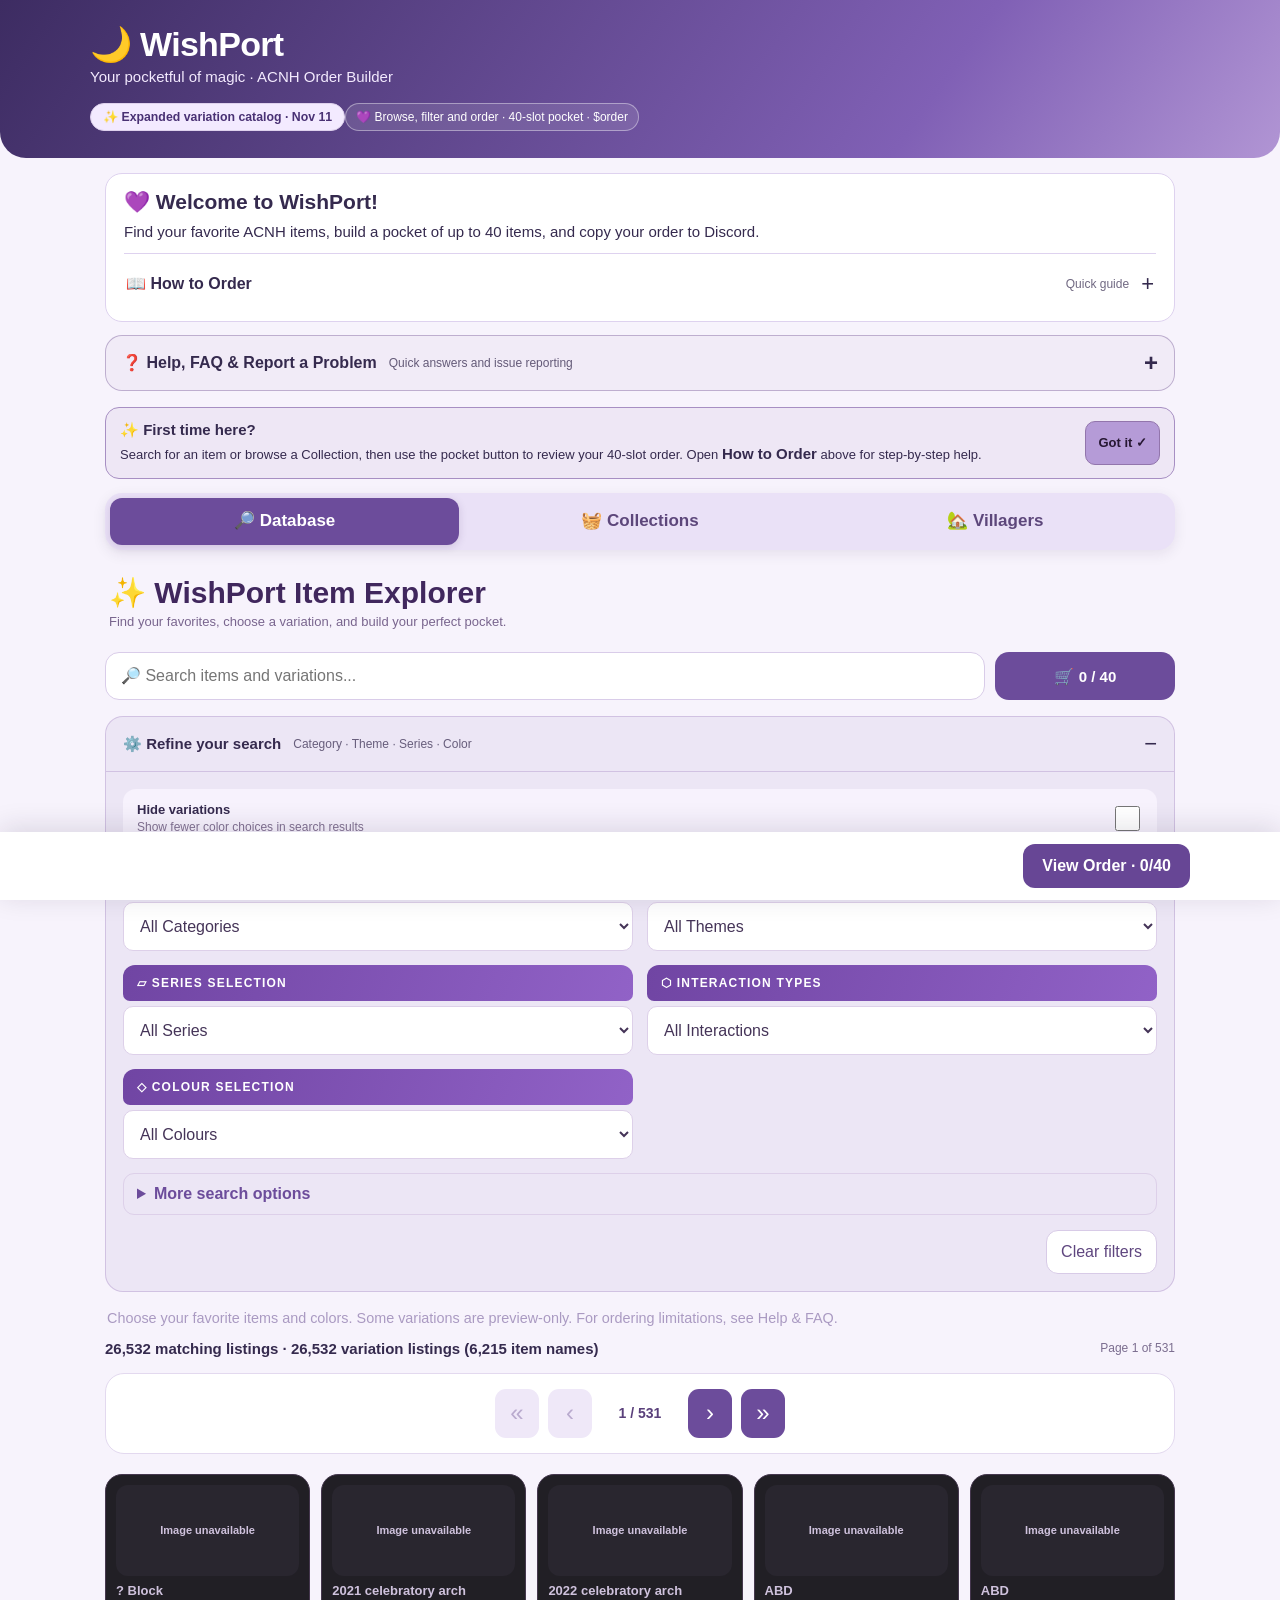
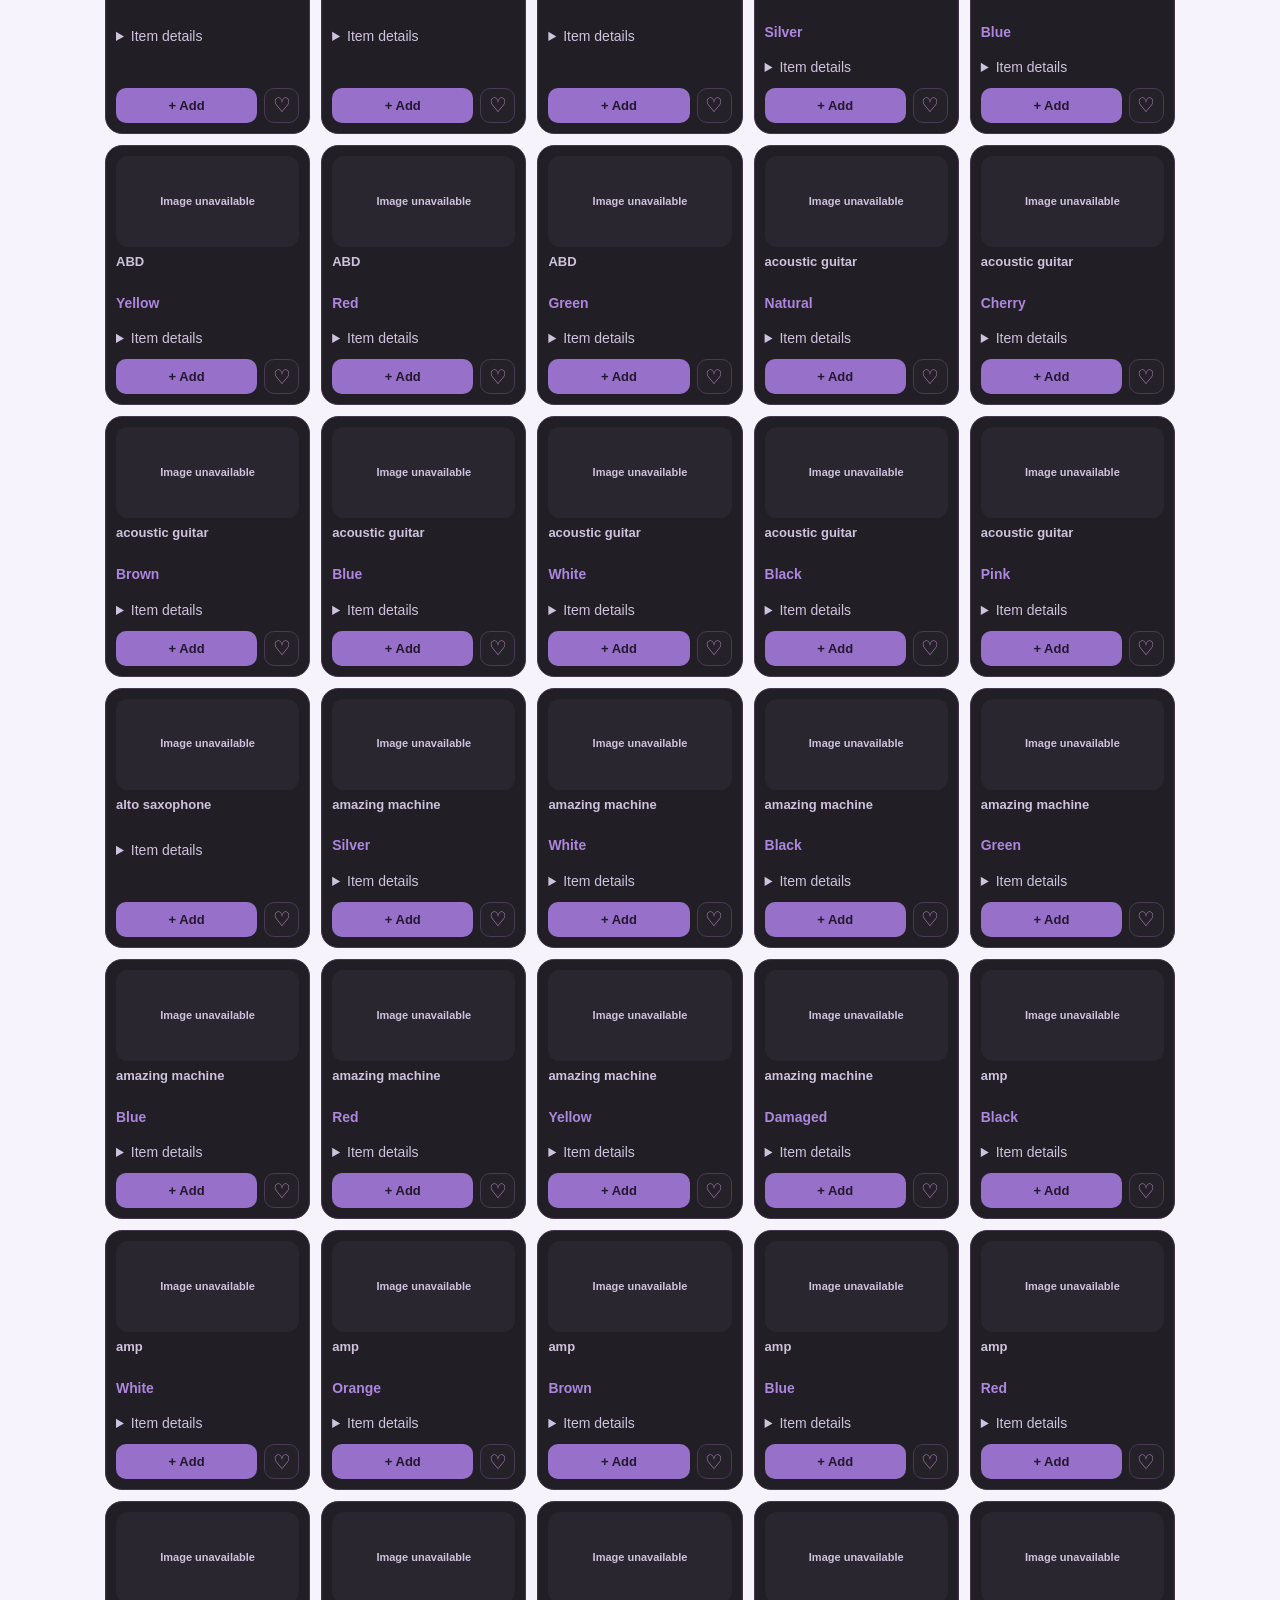
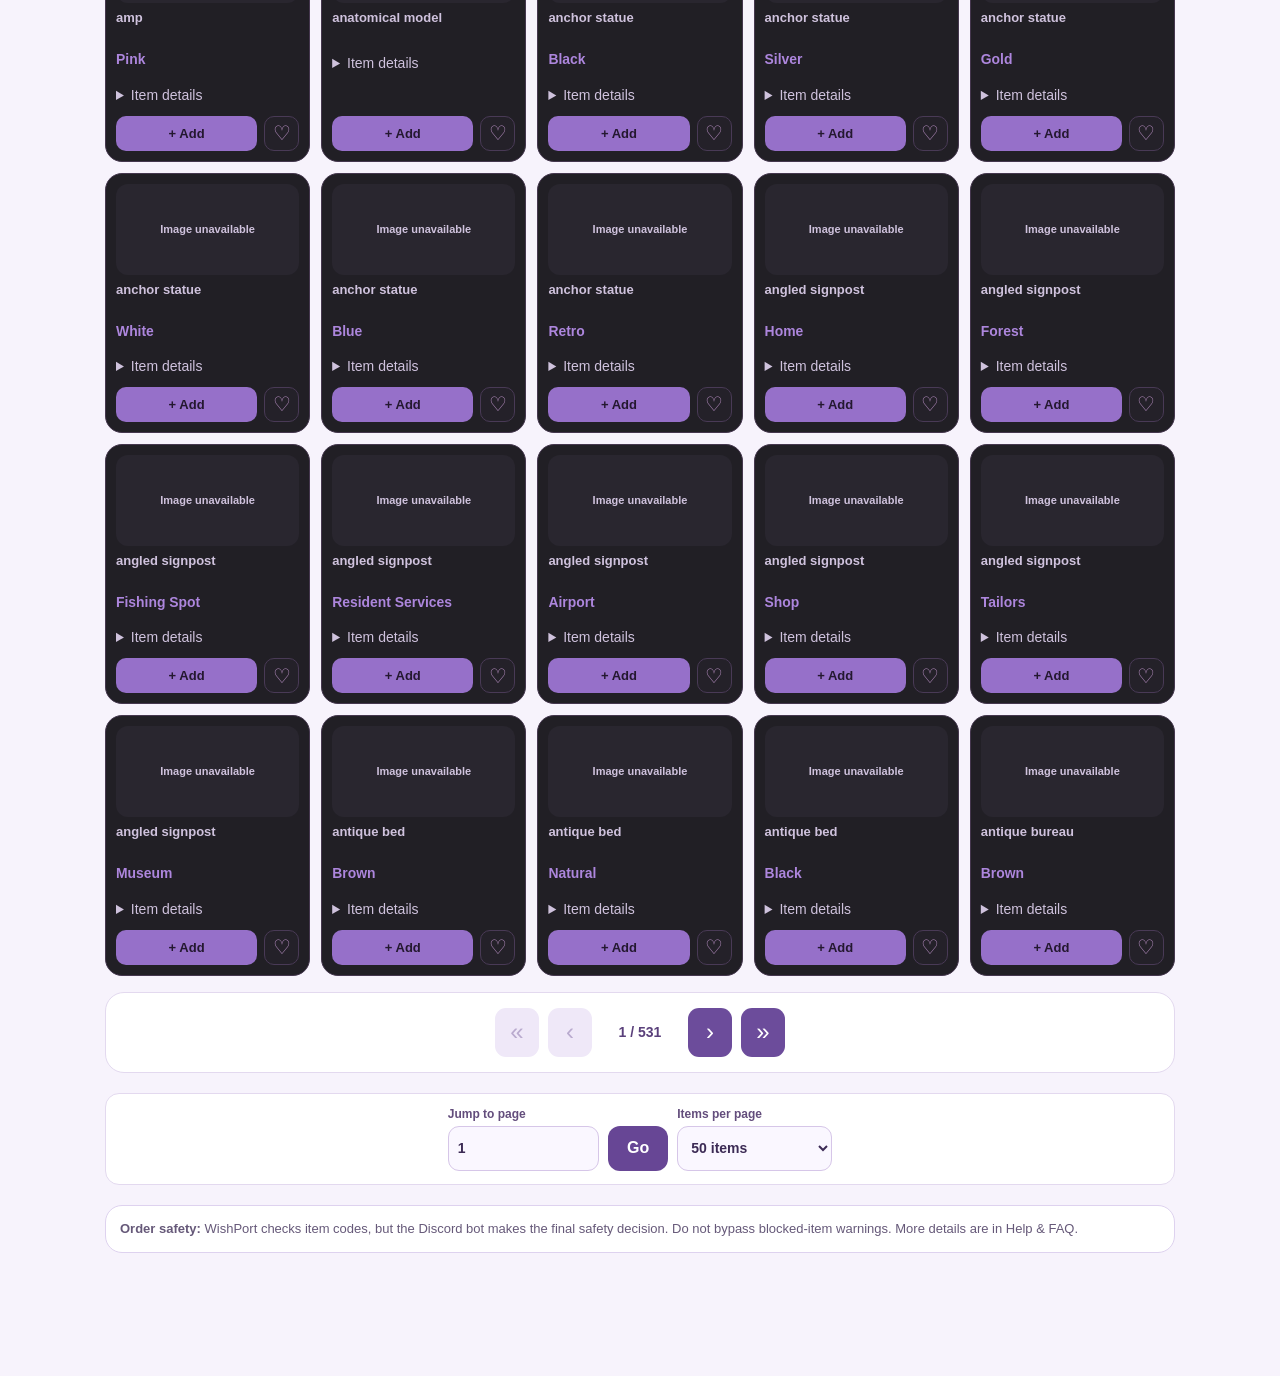
==== index.html @ 7e726bc8 "Add files via upload" ====
<!doctype html><html lang="en"><head><meta charset="utf-8"><meta name="viewport" content="width=device-width,initial-scale=1,viewport-fit=cover"><meta name="theme-color" content="#7552ae"><title>WishPort | Your Pocketful of Magic</title><meta name="description" content="WishPort Animal Crossing New Horizons item order builder. Browse thousands of items, create a 40-slot pocket, and copy your $order command.">
<link rel="stylesheet" href="style.css?v=20261111-help-v1"><link rel="stylesheet" href="order-layout.css?v=20261111-pocket-v1"><style>
/* WishPort stable catalog cards: dark mode matching the restored site; no blending filters. */
#databasePanel .grid .item{background:#211f25!important;border:1px solid #45374e!important;color:#cfc2dd!important;box-shadow:none!important}
#databasePanel .grid .item h3{color:#cfc2dd!important}
#databasePanel .grid .item .meta{color:#a99bb5!important}
#databasePanel .grid .item .art.picture{background:#29262f!important;overflow:hidden}
#databasePanel .grid .item .art.picture img{mix-blend-mode:normal!important;filter:none!important}
#databasePanel .grid .item .fav{background:#242129!important;border-color:#493a56!important;color:#b88fc3!important}
#databasePanel .grid .item .add{background:#9670c9!important;color:#241830!important}
#databasePanel .grid .item .options{background:#302738!important;color:#d3b8f3!important;border-color:#624c78!important}
</style><style>
.itemDetails summary { cursor: pointer; padding: 6px 0; font-size: .875rem; }
.itemDetails .meta { margin: 0 0 8px; overflow-wrap: anywhere; }
#openCart { min-height: 44px; }
.dockInner { flex-wrap: wrap; justify-content: flex-end; gap: 8px; }
#pocketFull:empty { display: none; }
#pocketFull { flex: 1 1 auto; font-weight: 700; }
</style><style>.giftPicker{display:flex;flex-wrap:wrap;align-items:center;gap:8px;margin-top:10px}.giftPicker select{min-height:44px;max-width:100%}</style></head><body><header><div class="inner"><h1>🌙 WishPort</h1><p>Your pocketful of magic · ACNH Order Builder</p><span class="releaseTag">✨ Expanded variation catalog · Nov 11</span><span class="heroTag">💜 Browse, filter and order · 40-slot pocket · $order</span></div></header><main>
<section class="panel wpWelcome" aria-label="Welcome to WishPort">
  <strong>💜 Welcome to WishPort!</strong>
  <p>Find your favorite ACNH items, build a pocket of up to 40 items, and copy your order to Discord.</p>
  <details class="wpHowTo" id="wishportHowTo">
    <summary>📖 How to Order <span class="wpSummaryHint">Quick guide</span></summary>
    <div class="wpHowToBody">
      <ol>
        <li><strong>Find your items.</strong> Search the Database or choose a ready-made Collection. Pick the color or variation you want when available.</li>
        <li><strong>Fill your pocket.</strong> Tap <strong>+ Add item</strong> to add items immediately. You can choose up to <strong>40 item slots</strong>. Materials that support stacks show their stack sizes.</li>
        <li><strong>Optional villager.</strong> Open <strong>Villagers</strong> and choose one if you have an <strong>open plot</strong> on your island.</li>
        <li><strong>Check your order.</strong> Tap <strong>View Order</strong> to check your items, quantities, and optional filler choice.</li>
        <li><strong>Send the command.</strong> Tap <strong>Copy order command</strong>, then paste it into the designated WishPort Discord order channel. Follow the bot's instructions for pickup.</li>
      </ol>
      <p class="wpGuideNote"><strong>Safety reminder:</strong> Some items and DIYs are unavailable. If WishPort or the bot flags an item, do not bypass the warning. See Help &amp; FAQ for details.</p>
    </div>
  </details>
</section>

<details class="wpSupport" id="wishportSupport">
  <summary>❓ Help, FAQ &amp; Report a Problem <span class="wpSupportHint">Quick answers and issue reporting</span></summary>
  <div class="wpSupportBody">
    <h2>💜 WishPort help &amp; FAQ</h2>
    <div class="wpFaqList">
      <details><summary>How many items can I order?</summary><p>Each order holds up to <strong>40 pocket slots</strong>. Materials can come in full stacks when a stack size is shown. One stack takes one pocket slot.</p></details>
      <details><summary>Can I adopt a villager with my items?</summary><p>You can request one villager alongside your items. You must have an <strong>open plot</strong> and the bot must support villager injection. Selecting a villager does not guarantee adoption.</p></details>
      <details><summary>What happens if I don't select all 40 slots?</summary><p>Choose the default bot behavior or select Nook Miles Tickets, Royal Crowns, or 99,000 Bells as filler. Open View Order to choose, then tap Copy order command.</p></details>
      <details><summary>How do I place my order?</summary><p>Choose your items or a Collection, tap <strong>View Order</strong>, then tap <strong>Copy order command</strong>. Paste it into WishPort's designated Discord order channel and follow the bot's response.</p></details>
      <details><summary>What if the bot rejects my order?</summary><p>Remove the item named in the error and try again. Never bypass unsafe-item warnings. You can report the rejected item below so the catalog can be checked.</p></details>
      <details><summary>Are the displayed colors and DIY cards always guaranteed?</summary><p>No. Some variations require additional metadata, and certain DIY cards are unavailable or unverified. An image preview is not proof that a code is safe or that a particular variation will be delivered.</p></details>
      <details><summary>What are the Treasure Island pickup rules?</summary><p>Wait for your private Dodo Code, arrive with empty pockets, collect your requested items only, don't explore, never share your Dodo Code, and leave through the airport. Have an open plot for a villager adoption.</p></details>
      <details><summary>Why are some items preview-only or blocked?</summary><p>Some customization variations require additional code metadata, and special DIY recipe unlocks or non-transferable assets cannot be safely ordered. WishPort screens these items, but bot validation is the final check. Never disable or bypass the bot’s safety protections.</p></details>
      <details><summary>What about exact colors, recipe cards, and image sources?</summary><p>Basic four-character item IDs may not guarantee a chosen color or pattern. Recipe cards can require encoded metadata. Exact customization may require a verified NHI inventory. Catalog pictures use the <a href="https://docs.google.com/spreadsheets/d/13d_LAJPlxMa_DubPTuirkIV4DERBMXbrWQsmSh8ReK4" target="_blank" rel="noopener">ACNH community data spreadsheet</a>; pictures do not prove orderability.</p></details>
      <details><summary>Where are saved orders stored?</summary><p>Saved orders stay in your current browser on the current device. They do not sync between phones or Discord accounts. Clearing browser storage can remove them.</p></details>
    </div>
    <section class="wpReport" aria-labelledby="wpReportHeading">
      <h3 id="wpReportHeading">🛠️ Report a problem</h3>
      <p>Found a wrong picture, missing item, collection issue, or rejected code? Fill this in and copy your report. <strong>It won't be sent automatically.</strong> Paste it into the appropriate WishPort Discord support conversation or send it to a moderator.</p>
      <form id="wpReportForm">
        <label>What's wrong?
          <select id="wpIssueType" required><option value="">Choose an issue…</option><option>Incorrect or missing item picture</option><option>Missing or incorrectly named item</option><option>Wrong collection contents or preview</option><option>Order code rejected by bot</option><option>Wrong item variation or stack size</option><option>Website bug or broken button</option><option>Other problem</option></select>
        </label>
        <label>Item or collection name (if relevant)
          <input id="wpIssueItem" type="text" maxlength="130" placeholder="e.g. artful bed (black)" autocomplete="off">
        </label>
        <label>Item code (optional)
          <input id="wpIssueCode" type="text" maxlength="32" placeholder="e.g. 35DB" autocapitalize="characters" spellcheck="false">
        </label>
        <label>What happened? <span aria-hidden="true">*</span>
          <textarea id="wpIssueDetails" required rows="3" maxlength="1500" placeholder="Tell us what you expected and what actually happened. Don't include your Dodo Code or personal information."></textarea>
        </label>
        <div class="wpReportButtons"><button type="submit" class="cta" id="wpCopyReport">📋 Copy report for Discord</button><button type="button" class="secondary" id="wpDownloadReport">Download text</button></div>
        <p id="wpReportStatus" role="status" aria-live="polite"></p>
      </form>
    </section>
  </div>
</details>
<section id="wpFirstTip" class="wpFirstTip" hidden aria-label="New visitor tip">
  <div><strong>✨ First time here?</strong><p>Search for an item or browse a Collection, then use the pocket button to review your 40-slot order. Open <strong>How to Order</strong> above for step-by-step help.</p></div>
  <button type="button" id="wpDismissTip" aria-label="Dismiss first-time tip">Got it ✓</button>
</section>

<nav class="browseTabs" aria-label="WishPort browsing modes">
<button class="browseTab active" data-tab="database" aria-selected="true">🔎 Database</button>
<button class="browseTab" data-tab="collections" aria-selected="false">🧺 Collections</button>
<button class="browseTab" data-tab="villagers" aria-selected="false">🏡 Villagers</button>
</nav>
<section id="databasePanel" class="browsePanel">
  <div class="explorerIntro"><strong>✨ WishPort Item Explorer</strong><span>Find your favorites, choose a variation, and build your perfect pocket.</span></div>
  <div class="explorerToolbar">
    <input class="search" id="search" type="search" placeholder="🔎 Search items and variations..." aria-label="Search orderable items">
    <button type="button" class="explorerCartButton" id="explorerCart" aria-label="Open shopping cart">🛒 <span id="explorerCartCount">0 / 40</span></button>
  </div>
  <div class="pills" id="pills" hidden aria-hidden="true"></div>
  <details class="wpFilterDisclosure" id="wishportFilters" open>
    <summary><span>⚙️ Refine your search</span><span class="wpFilterHint">Category · Theme · Series · Color <span aria-hidden="true">▾</span></span></summary>
  <div class="explorerFilterPanel">
    <label class="toggle variationsToggle"><span><strong>Hide variations</strong><small>Show fewer color choices in search results</small></span><input type="checkbox" id="hideVariants"></label>
    <div class="explorerFilterGrid">
      <label class="explorerFilterField"><span>▦ CATEGORY SELECTION</span><select id="category" aria-label="Category"><option value="">All Categories</option></select></label>
      <label class="explorerFilterField"><span>⌂ THEME SELECTION</span><select id="themeSelect" aria-label="Theme"><option value="">All Themes</option></select></label>
      <label class="explorerFilterField"><span>▱ SERIES SELECTION</span><select id="seriesSelect" aria-label="Series"><option value="">All Series</option></select></label>
      <label class="explorerFilterField"><span>⬡ INTERACTION TYPES</span><select id="interactionSelect" aria-label="Interaction or item type"><option value="">All Interactions</option></select></label>
      <label class="explorerFilterField"><span>◇ COLOUR SELECTION</span><select id="colorSelect" aria-label="Color"><option value="">All Colours</option></select></label>
    </div>
    <details class="explorerExtra"><summary>More search options</summary><div class="filters"><label>Game version<select id="version" aria-label="Game version"><option value="">All game versions</option><option value="3.0.0">3.0 items</option><option value="2.0.0">2.0 items</option><option value="1.0.0">Original items</option></select></label><label>Sort results<select id="sort" aria-label="Sort"><option value="default">Default order</option><option value="az">Name A–Z</option><option value="za">Name Z–A</option></select></label></div></details>
    <div class="filterSettings"><label class="toggle hiddenCompat"><input type="checkbox" id="showVariants" checked>Show variants</label><button type="button" id="resetFilters" class="secondary">Clear filters</button></div>
  </div>
</details>
  <p class="expandedInfo">Choose your favorite items and colors. Some variations are preview-only. For ordering limitations, see Help &amp; FAQ.</p><div class="subhead"><strong id="summary">Loading catalog…</strong><span id="currentPage"></span></div>
  <div class="pages topPages" id="pagesTop" aria-label="Catalog pagination above items"></div>
  <div id="grid" class="grid"></div>
  <div class="pages bottomPages" id="pages" aria-label="Catalog pagination below items"></div>
  <div class="browseJump"><label>Jump to page <input type="number" inputmode="numeric" id="jumpPage" value="1" min="1" /></label><button id="goPage" class="cta" type="button">Go</button><label>Items per page <select id="pageSize"><option value="25">25 items</option><option value="50" selected>50 items</option><option value="100">100 items</option></select></label></div>
  <section class="panel status" style="margin-top:15px"><strong>Order safety:</strong> WishPort checks item codes, but the Discord bot makes the final safety decision. Do not bypass blocked-item warnings. More details are in Help &amp; FAQ.</section>
</section>
<section id="collectionsPanel" class="browsePanel" hidden>
<div class="sectionIntro"><h2>✨ Ready-made collections</h2><p>Explore exactly 12 handpicked Animal Crossing rooms using original ACNH screenshots and the specified 40 item codes.</p></div>
<input class="search" type="search" id="collectionSearch" placeholder="🔎 Search collections…" aria-label="Search collections">
<div class="collectionGrid" id="collectionsGrid"></div>
</section>
<section id="categoriesPanel" class="browsePanel" hidden>
<div class="sectionIntro"><h2>🗂️ Shop by category</h2><p>Pick a section to explore all its items, colors, and variations.</p></div>
<div class="materialsFeature"><div><strong>🪵 Materials</strong><p>Wood, iron, clay, stone, star fragments, seasonal materials and more. Choose full stacks where available.</p></div><button class="cta" id="shopMaterials" type="button">Shop Materials</button></div>
<div class="categoryGrid" id="categoryGrid"></div>
</section>
<section id="villagersPanel" class="browsePanel" hidden>
<div class="sectionIntro"><h2>🏡 Find your dream villager</h2><p>Choose a villager to include with your WishPort order. Visitors must have an open plot to invite the villager. The bot must have villager injection enabled.</p></div>
<input class="search" id="villagerSearch" type="search" placeholder="🔎 Search villagers (Raymond, Judy, Sasha…)" aria-label="Search villagers">
<div class="filters"><select id="villagerSpecies" aria-label="Villager species"><option value="">All species</option></select><select id="villagerPersonality" aria-label="Villager personality"><option value="">All personalities</option></select></div>
<div id="selectedVillager" class="selectedVillager" hidden></div>
<div class="subhead"><strong id="villagerSummary">Loading villagers…</strong><span id="villagerPage"></span></div>
<div id="villagerGrid" class="villagerGrid"></div><div id="villagerPages" class="pages"></div>
<p class="hint">Villagers are matched to internal character codes from the ACNH spreadsheet. When selected, their code is appended to the <code>$order</code> command. WishPort injects a villager into its first save slot, potentially overwriting the resident already there. Confirm your bot supports the selected villager before processing.</p>
</section></main><section id="cartModal" class="cartPage" hidden aria-label="WishPort order cart"><div class="cartPageInner"><div class="cartPageHead"><button class="secondary" id="backShopping" type="button">← Back to items</button><h2>POCKET<br>INVENTORY</h2></div>
<div class="cartOverview"><strong id="cartCount">Items 0/40</strong><strong id="villagerCount">Villager requested 0/1</strong></div><div class="cartLinkRow"><button class="cta" type="button" id="addMoreCart">+ Add more items</button><button class="secondary" type="button" id="addVillagerCart">+ Add a villager</button></div>
<div class="cartProgress"><div id="cartProgressBar"></div></div><h3 class="cartSectionTitle">REQUESTED ITEMS</h3><div id="cartList" class="requestedCards"></div><div id="slots" class="slots" hidden style="display:none !important" aria-hidden="true"></div><h3 class="cartSectionTitle">REQUESTED VILLAGER</h3><div id="cartVillager" class="cartVillager"></div>
<div id="remainingOptions" class="fillOptions" role="group" aria-label="Unused pocket slots">
<h3 id="remainingHeading">Unused pocket slots</h3>
<label><input type="radio" name="fill" value="default" checked><span><strong>Default bot behavior</strong><small>Leave extra slots unchanged; SysBot determines how to fill the order.</small></span></label>
<label><input type="radio" name="fill" value="nmt"><span><strong>Fill remaining slots with Nook Miles Tickets</strong><small>Uses item code 16DB</small></span></label>
<label><input type="radio" name="fill" value="crowns"><span><strong>Fill remaining slots with Royal Crowns</strong><small>Uses item code 14BB</small></span></label>
<label><input type="radio" name="fill" value="bells"><span><strong>Fill remaining slots with 99,000 Bells</strong><small>Uses item code 08A4</small></span></label>
<p class="hint" id="fillPreview" aria-live="polite"></p></div><h3 class="cartSectionTitle">MY ORDER COMMAND</h3><div class="actions"><button class="secondary dangerOutline" id="clear" type="button">Clear entire order</button><button class="cta" id="copy" type="button">Copy order command</button></div><textarea readonly class="code" id="command" aria-label="Generated order command"></textarea><p class="msg" id="copyMsg"></p><p class="hint">Paste your copied command into WishPort's Discord order channel. Keep your bot's inventory safety checks enabled.</p><div class="wpOrderSecondary"><section class="orderToolbox" aria-label="Save and manage your order">
<h3>💾 Save your order</h3><p class="hint">Keep a named copy on this device, even after clearing your current cart. Saved orders stay in this browser only.</p>
<div class="saveOrderRow"><input id="saveOrderName" type="text" maxlength="55" placeholder="e.g. My cottagecore order" aria-label="Order name"><button class="secondary" id="saveNamedOrder" type="button">Save order</button></div>
<div class="saveOrderRow"><select id="savedOrderList" aria-label="Saved orders"><option value="">Choose a saved order…</option></select><button class="secondary" id="restoreSavedOrder" type="button">Load</button><button class="secondary" id="deleteSavedOrder" type="button">Delete</button></div>
<p class="hint" id="saveOrderNotice" role="status"></p></section>
<details class="pickupSteps"><summary>✈️ What happens after I order?</summary><ol><li>Check your items and tap <strong>Copy order command</strong>.</li><li>Paste it into the correct WishPort Discord order channel.</li><li>Wait for the bot to accept your order and send your private Dodo Code when it is your turn. A received command is not a confirmed booking or delivery.</li><li>Arrive with empty pockets and enough inventory space for your items. Have an open housing plot if adopting a villager.</li><li>Collect only your order, follow the island rules, and leave through the airport. Never share the Dodo Code.</li></ol><p>Bot replies and timing vary. If WishPort rejects a code as unsafe, do not bypass its safety checks.</p></details>
<button type="button" id="wpCartHelp" class="wpCartHelp secondary">❓ Need help or want to report an issue?</button></div></div></section>
<section id="reviewModal" class="reviewOverlay" hidden role="dialog" aria-modal="true" aria-labelledby="reviewTitle"><div class="reviewCard"><h2 id="reviewTitle">💜 Review your WishPort order</h2><p class="hint">Double-check everything before copying. This does not submit an order to Discord.</p><div id="reviewStats" class="reviewStats"></div><div id="reviewItems" class="reviewItemList"></div><div id="reviewWarnings" class="reviewWarnings" role="status"></div><p class="hint">Item-code structure is checked locally, but bot compatibility, pickup safety, and exact variations are not guaranteed. Keep SysBot's inventory validation enabled.</p><div class="reviewActions"><button class="secondary" id="backToOrder" type="button">← Edit order</button><button class="cta" id="confirmCopy" type="button">Copy $order command</button></div><p class="msg" id="reviewCopyMsg" role="status"></p></div></section><div class="dock"><div class="dockInner"><span id="qty" hidden>0</span><span id="pocketFull" role="status"></span><button class="cta" id="openCart">View Order · 0/40</button></div></div><div id="modal" class="shade" role="dialog" aria-modal="true" aria-label="Choose item variation"><div class="sheet"><div class="sheetHead"><h2 id="modalTitle">Select item</h2><button class="x" data-close="modal" aria-label="Close">×</button></div><div id="variantContent"></div></div></div><div id="collectionModal" class="shade" role="dialog" aria-modal="true" aria-label="Collection preview"><div class="sheet"><div class="sheetHead"><h2 id="collectionTitle">Collection</h2><button class="x" data-close="collectionModal" aria-label="Close">×</button></div><p id="collectionDescription" class="hint"></p><div class="collectionPreview" id="collectionPreview"></div><button class="cta" style="width:100%;margin-top:12px" id="addCollection">Add collection to pocket</button><p class="hint">Each preset uses real names from the catalog. The generator uses item hex codes. Exact colors may require an NHI inventory.</p></div></div>
<button type="button" id="wpBackTop" class="wpBackTop" hidden aria-label="Back to top" title="Back to top">↑ <span>Top</span></button>
<script src="wishport-help.js?v=20261111-help-v1"></script>
<script src="catalog-data.js?v=20261111-explorer-v4"></script>
<script src="catalog-nature-restored.js?v=20261113-other-images-4"></script>
<script src="villagers-data.js?v=20261111-explorer-v4"></script>
<script src="catalog-expansion.js?v=20261111-variations-v1"></script>
<script src="collection-presets.js?v=20261111-realroom-v1"></script>
<script src="catalog-reference.js?v=20261113"></script>
<script src="app-wishport-20261113.js?v=20261113-gift-wrap"></script>
</body></html>
---- style.css ----
:root{font-family:-apple-system,BlinkMacSystemFont,"Segoe UI",sans-serif;color:#352a4e;background:#f7f3fc;--purple:#6c4c9b;--line:#e5dcf1}*{box-sizing:border-box}body{margin:0;padding-bottom:95px}button,input,select{font:inherit}button{cursor:pointer}button:disabled{opacity:.4;cursor:not-allowed}header{padding:24px 18px 19px;color:white;background:linear-gradient(125deg,#3d2c62,#8060b5 72%,#b195d4);border-radius:0 0 26px 26px}header .inner{max-width:1100px;margin:auto}header h1{font-size:34px;letter-spacing:-.7px;margin:0}header p{margin:4px 0 10px;color:#f3eafe;font-size:15px}.heroTag{display:inline-block;border:1px solid #ffffff65;background:#ffffff1c;border-radius:100px;padding:6px 10px;font-size:12px}main{max-width:1100px;margin:auto;padding:15px}.panel{background:white;border-radius:17px;border:1px solid var(--line);padding:14px;margin-bottom:13px}.status{font-size:13px;color:#665979;line-height:1.45}.search{width:100%;border:1px solid #d9cce9;border-radius:14px;background:#fff;padding:14px 15px;font-size:16px;outline-color:#9c7bc6}.filters{display:flex;gap:9px;margin:12px 0;flex-wrap:wrap}.filters select{flex:1;min-width:130px;background:#fff;border:1px solid #dacfe7;border-radius:12px;padding:12px;max-width:100%}.pills{display:flex;gap:8px;overflow-x:auto;padding:3px 0 12px;scrollbar-width:thin}.pill{white-space:nowrap;border:1px solid #d9cde9;background:white;border-radius:25px;padding:9px 13px;font-size:13px}.pill.active{background:#6d4c9b;color:white;border-color:#6d4c9b}.subhead{display:flex;align-items:center;justify-content:space-between;gap:10px;margin:9px 0 13px}.subhead strong{font-size:15px}.subhead span{font-size:12px;color:#7b6d8f}.grid{display:grid;grid-template-columns:repeat(2,minmax(0,1fr));gap:11px}@media(min-width:670px){.grid{grid-template-columns:repeat(4,minmax(0,1fr))}}@media(min-width:1040px){.grid{grid-template-columns:repeat(5,minmax(0,1fr))}}.item{background:#fff;border:1px solid var(--line);border-radius:17px;padding:10px;min-height:203px;display:flex;flex-direction:column;gap:7px;position:relative}.art{height:91px;border-radius:12px;display:flex;align-items:center;justify-content:center;font-size:48px;background:linear-gradient(135deg,#f0e7fa,#fbf8ff)}.item h3{font-size:13px;line-height:1.25;margin:0;min-height:32px;overflow-wrap:anywhere}.item .meta{font-size:11px;color:#75658b;line-height:1.3}.item .version{color:#7452a2}.item .bottom{display:flex;gap:6px;margin-top:auto}.add{background:var(--purple);border:0;color:white;padding:10px 8px;border-radius:10px;font-size:13px;font-weight:600;flex:1}.fav{border:1px solid #e1d6ef;background:#fff;border-radius:10px;width:35px;font-size:20px;color:#9b5d95}.fav.on{background:#fbe6f5;color:#ba4479}.pages{display:flex;justify-content:center;align-items:center;gap:12px;margin:18px 0}.secondary{border:1px solid #d8cbe7;background:#fff;color:#5f467f;border-radius:12px;padding:12px 14px}.dock{position:fixed;bottom:0;left:0;width:100%;z-index:4;background:#fff;box-shadow:0 -4px 28px #21133122;padding:12px max(12px,env(safe-area-inset-right)) calc(12px + env(safe-area-inset-bottom))}.dockInner{max-width:1100px;margin:auto;display:flex;align-items:center;justify-content:space-between;gap:10px}.dockInfo{font-size:12px;color:#7f7290}.dockInfo strong{font-size:17px;color:#352a4e}.cta{background:#674695;color:white;border:0;border-radius:12px;padding:12px 19px;font-weight:700}.shade{position:fixed;inset:0;z-index:5;background:#1b133899;display:none;align-items:flex-end;justify-content:center}.shade.show{display:flex}.sheet{background:white;border-radius:23px 23px 0 0;width:min(100%,690px);max-height:90dvh;overflow:auto;padding:19px 17px max(25px,env(safe-area-inset-bottom));box-shadow:0 6px 60px #21133144}@media(min-width:700px){.shade{align-items:center}.sheet{border-radius:22px;max-height:88dvh}}.sheetHead{display:flex;align-items:center;justify-content:space-between;gap:12px}.sheet h2{font-size:22px;margin:0 0 11px}.x{background:#f0e9f8;border:0;border-radius:11px;font-size:22px;padding:5px 13px}.field{display:block;margin:12px 0;font-size:13px;font-weight:600}.field select,.field input{display:block;margin-top:6px;padding:12px;border:1px solid #d8cce6;border-radius:12px;width:100%;font-size:16px;background:white}.hint{color:#766887;font-size:12px;line-height:1.5}.slots{display:grid;grid-template-columns:repeat(8,1fr);gap:5px;margin:15px 0}.slot{height:30px;border-radius:7px;background:#f0eaf6;color:#b5a4cd;font-size:11px;display:grid;place-items:center}.slot.filled{background:#d8c4f0;color:#604781}.line{display:flex;align-items:center;gap:8px;border-bottom:1px solid #eee7f5;padding:9px 0;font-size:13px}.line .nm{flex:1;min-width:0}.line small{display:block;color:#7e708b}.remove{background:#f8ebf0;color:#a64468;border:0;border-radius:9px;padding:8px 10px}.actions{display:flex;gap:8px;flex-wrap:wrap;margin:12px 0}.code{width:100%;min-height:100px;border:1px solid #d2c3e5;border-radius:12px;padding:12px;font-size:13px;color:#47355f;resize:vertical}.msg{color:#77549b;font-size:12px;min-height:16px}.empty{padding:40px 12px;text-align:center;color:#7a6d8b}

/* Responsive large tap targets */
@media(max-width:420px){.item{min-height:196px}.dock .cta{font-size:13px;padding:13px 12px}.heroTag{line-height:1.5}}


/* Easy-to-tap mobile browse modes */
.browseTabs{display:grid;grid-template-columns:repeat(4,minmax(0,1fr));gap:5px;margin:8px 0 18px;padding:5px;background:#eae1f7;border-radius:17px;position:sticky;top:0;z-index:3;box-shadow:0 4px 14px #2d174516}
.browseTab{border:0;background:transparent;border-radius:12px;padding:14px 5px;font-size:clamp(11px,2.9vw,15px);font-weight:750;color:#5d477b;min-height:51px}
.browseTab.active{background:#6c4c9b;color:#fff;box-shadow:0 2px 8px #35135226}
.browsePanel[hidden]{display:none!important}.sectionIntro{padding:3px 3px 13px}.sectionIntro h2{font-size:23px;margin:5px 0;color:#46335e}.sectionIntro p{font-size:14px;color:#79698e;line-height:1.5;margin:6px 0 12px}
.collectionGrid{display:grid;grid-template-columns:repeat(1,minmax(0,1fr));gap:15px;margin:16px 0 22px}@media(min-width:620px){.collectionGrid{grid-template-columns:repeat(2,minmax(0,1fr))}}@media(min-width:1000px){.collectionGrid{grid-template-columns:repeat(3,minmax(0,1fr))}}
.collectionCard{background:#fff;border:1px solid #e2d8f0;border-radius:21px;overflow:hidden;box-shadow:0 5px 14px #4024550b}
.collectionArt{height:165px;display:flex;align-items:center;justify-content:center;gap:10px;font-size:53px;text-shadow:0 3px 12px #fff9;position:relative}
.collectionArt:after{content:"WISHPORT COLLECTION";position:absolute;left:12px;bottom:10px;color:#553b77;background:#ffffffc9;border-radius:22px;font-size:10px;font-weight:900;padding:6px 10px;letter-spacing:1px;text-shadow:none}
.collectionBody{padding:15px}.collectionBody h3{font-size:20px;letter-spacing:-.4px;margin:0 0 6px}.collectionBody p{font-size:13px;line-height:1.45;color:#736783;margin:0 0 15px;min-height:37px}.collectionFooter{display:flex;gap:9px;align-items:center;justify-content:space-between}.countTag{font-size:12px;white-space:nowrap;background:#f3ebff;color:#62448b;border-radius:11px;padding:10px;font-weight:800}.collectionBtn{border:0;color:#fff;background:#6c4c9b;border-radius:11px;min-height:41px;padding:10px 12px;font-size:13px;font-weight:800;flex:1}
.categoryGrid{display:grid;grid-template-columns:repeat(2,minmax(0,1fr));gap:11px;margin:9px 0 22px}@media(min-width:640px){.categoryGrid{grid-template-columns:repeat(3,minmax(0,1fr))}}@media(min-width:980px){.categoryGrid{grid-template-columns:repeat(4,minmax(0,1fr))}}
.categoryTile{background:#fff;border:1px solid #e2d8f0;border-radius:16px;min-height:122px;padding:14px 9px;display:flex;align-items:center;justify-content:center;flex-direction:column;gap:6px;color:#48325f;text-align:center}.categoryTile:active,.collectionBtn:active{transform:scale(.98)}.categoryEmoji{font-size:36px}.categoryLabel{font-weight:800;font-size:13px;overflow-wrap:anywhere}.categoryCount{font-size:12px;color:#887a97}.collectionPreview{display:grid;grid-template-columns:repeat(2,minmax(0,1fr));gap:6px;margin:14px 0}.collectionPreview div{font-size:12px;background:#f6f0fc;padding:10px;border-radius:9px;overflow-wrap:anywhere}.collectionPreview span{color:#8c77a4;margin-right:4px}

/* Accurate, honest catalog cards: never imply generic icons are actual ACNH screenshots. */
.art.noPhoto{background:repeating-linear-gradient(135deg,#f7f4fb 0,#f7f4fb 14px,#f1eafa 14px,#f1eafa 28px);border:1px dashed #d4c8e5;color:#78658f;display:flex;flex-direction:column;gap:3px;text-align:center;padding:6px}
.noPhotoMark{font-size:23px;line-height:1;color:#a993c6}
.noPhotoLabel{font-size:11px;font-weight:650;line-height:1.2}
.collectionArt{padding:20px;text-align:center;text-shadow:none}
.collectionLabel{font-size:clamp(22px,5vw,28px);font-weight:900;line-height:1.1;color:#48315f;max-width:280px;text-shadow:0 1px 1px #ffffffaa}
.categorySymbol{font-size:20px;display:grid;place-items:center;width:45px;height:45px;background:#eee6f8;border:1px solid #dfd2ef;border-radius:14px;color:#6c4c9b;font-weight:800}

.art.picture{overflow:hidden;background:#f6f2fa;display:flex;align-items:center;justify-content:center}.art.picture img{max-width:100%;max-height:100%;width:auto;height:auto;object-fit:contain;image-rendering:auto}.selectionPicture{height:170px;background:#f8f4fc;border-radius:14px;display:flex;align-items:center;justify-content:center;margin-bottom:12px}.selectionPicture img{max-width:100%;max-height:160px;object-fit:contain}

/* Villager browser and selection */
.browseTabs .browseTab{padding:13px 2px;font-size:clamp(10px,2.65vw,14px);line-height:1.25}
.villagerGrid{display:grid;grid-template-columns:repeat(2,minmax(0,1fr));gap:11px;margin:12px 0}
@media(min-width:680px){.villagerGrid{grid-template-columns:repeat(4,minmax(0,1fr))}}
@media(min-width:1000px){.villagerGrid{grid-template-columns:repeat(6,minmax(0,1fr))}}
.villagerCard{border:1px solid #e5dcf1;background:#fff;border-radius:16px;padding:11px;min-width:0;display:flex;flex-direction:column;align-items:center;gap:7px}
.villagerPortrait{background:#f3ecfb;border-radius:14px;width:100%;height:110px;display:grid;place-items:center;overflow:hidden}
.villagerPortrait img{width:100%;height:100%;object-fit:contain}
.villagerDetails{text-align:center;flex:1}.villagerDetails h3{font-size:15px;margin:1px 0 5px}.villagerDetails p{font-size:11px;color:#776a85;margin:4px 0;line-height:1.4}
.villagerPick{width:100%;border:0;border-radius:10px;background:#6c4c9b;color:#fff;min-height:38px;font-weight:700;font-size:12px}
.villagerPick.active{background:#d9caec;color:#553677}
.selectedVillager{background:#eee6f8;border:1px solid #c8b2e4;border-radius:13px;padding:10px;display:flex;gap:10px;align-items:center;justify-content:space-between;font-size:13px;margin:12px 0}
.selectedVillager[hidden]{display:none}.selectedVillager span{overflow-wrap:anywhere}
.cartVillager{background:#f6f0fc;border-radius:11px;padding:10px;margin:7px 0}.villagerCartRow{display:flex;flex-wrap:wrap;align-items:center;gap:8px;font-size:13px}.villagerCartRow span{font-size:11px;color:#6c548b}

.fillOptions{margin:20px 0;padding:18px;border:1px solid #d9cbea;border-radius:18px;background:#f9f5ff}.fillOptions h3{margin:0 0 12px;font-size:1.08rem}.fillOptions label{display:flex;gap:12px;align-items:flex-start;border:1px solid #e2d7ef;background:white;border-radius:14px;padding:14px;margin:9px 0;cursor:pointer}.fillOptions input{width:22px;height:22px;accent-color:#7150a4;flex-shrink:0;margin-top:2px}.fillOptions span{display:block}.fillOptions small{display:block;color:#716384;margin-top:5px;line-height:1.4}.fillOptions strong{line-height:1.3}

.releaseTag{display:inline-block;background:#f3eaff;color:#493174;border:1px solid #ded1ed;padding:6px 12px;border-radius:14px;font-size:.77rem;font-weight:750;margin:8px 0}
.item .bottom{display:flex;flex-wrap:wrap;gap:7px}.item .bottom .add{flex:1 1 110px}.item .bottom .options{background:#f3ebff;color:#5f428a;border:1px solid #cbb7e4;border-radius:12px;padding:10px 9px;font-size:.84rem;font-weight:650;cursor:pointer}.item .bottom .fav{flex:0 0 auto}.item .bottom .justAdded{background:#3c8468!important;color:#fff!important}

/* WishPort: touch-friendly full-stack picker */
.stackPicker{margin:8px 0 12px;padding:10px;border:1px solid #dfd2ef;border-radius:12px;background:#f9f5ff}
.stackHint{display:block;color:#62488a;font-size:12px;font-weight:700;margin-bottom:8px}
.stackStepper{display:flex;align-items:center;gap:9px;flex-wrap:wrap}
.stackStepper button{width:38px;height:38px;display:grid;place-items:center;border:1px solid #bda7d8;border-radius:10px;background:white;color:#57368d;font-size:23px;font-weight:800;cursor:pointer}
.stackStepper button:disabled{opacity:.35;cursor:default}
.stackStepper output{min-width:26px;text-align:center;font-size:18px;font-weight:800;color:#382451}
.stackStepper small{font-size:12px;color:#685981;white-space:normal}
#modalStackCount{display:block;width:100%;padding:10px;border:1px solid #d2c3e4;border-radius:10px;font-size:16px;margin-top:6px}

/* WishPort mobile-first full-page order + Materials section */
.cartPage[hidden],main[hidden],.dock[hidden]{display:none!important}
.cartPage{min-height:100vh;background:#f7f3fc;padding:12px 15px 110px}
.cartPageInner{max-width:790px;margin:0 auto}
.cartPageHead{display:flex;align-items:center;gap:12px;flex-wrap:wrap;padding:10px 0 16px}
.cartPageHead h2{font-size:24px;margin:0;color:#3a2855}
.cartOverview{display:flex;gap:13px;flex-wrap:wrap;margin:8px 0 15px;color:#533b75}
.cartOverview strong{background:#fff;padding:12px 15px;border:1px solid #e4daf0;border-radius:12px}
.cartLinkRow{display:flex;gap:10px;flex-wrap:wrap;margin:12px 0 24px}
.cartLinkRow button{flex:1;min-width:160px;min-height:48px}
.cartSectionTitle{color:#8058b0;font-size:20px;margin:22px 0 12px}
.requestedCards{display:grid;gap:13px}
.requestedCard{border:1px solid #dfd4ef;border-radius:21px;background:white;padding:15px;box-shadow:0 3px 10px #3d205009}
.requestedTop{display:flex;align-items:center;gap:14px}
.requestedPicture{width:95px;height:95px;flex:0 0 95px;background:#f7f3fb;display:grid;place-items:center;border-radius:15px;overflow:hidden;color:#88789f;font-size:12px;text-align:center}
.requestedPicture img{width:100%;height:100%;object-fit:contain}
.requestedDetails{min-width:0;overflow-wrap:anywhere}
.requestedDetails h4{font-size:18px;margin:0 0 6px;color:#3a2b50}
.requestedDetails p{font-size:13px;color:#8b789b;margin:0 0 4px;font-family:monospace}
.requestedDetails small{display:block;font-size:12px;color:#756987;margin:4px 0}
.requestedControls{display:flex;justify-content:space-between;align-items:center;gap:9px;margin-top:12px}
.quantityStepper{display:flex;align-items:center;gap:16px;border:1px solid #dcd0eb;border-radius:13px;padding:5px;background:#faf7fe}
.quantityStepper button{background:#7452a0;border:0;color:white;width:42px;height:42px;border-radius:10px;font-weight:800;font-size:24px}
.quantityStepper output{font-size:18px;font-weight:800;min-width:22px;text-align:center}
.compactSlots{border:1px solid #ded3eb;background:white;padding:12px;border-radius:13px;margin:18px 0}
.compactSlots summary{cursor:pointer;color:#644a84;font-weight:700}
.cartPage .cartVillager{background:#fff;border:1px solid #e5dcee;padding:17px}
.cartPage .fillOptions{margin-top:26px}
.cartPage .code{min-height:128px;font-family:ui-monospace,Menlo,monospace;line-height:1.6;overflow-wrap:anywhere}
.materialsFeature{background:#fff;border:2px solid #c8b1e5;border-radius:17px;padding:17px;display:flex;gap:12px;align-items:center;justify-content:space-between;margin:6px 0 17px;flex-wrap:wrap}
.materialsFeature strong{font-size:20px;color:#463062}
.materialsFeature p{margin:8px 0 0;color:#776488;font-size:13px;line-height:1.4}
.materialsFeature button{min-height:45px}
@media(max-width:430px){.cartOverview strong{font-size:13px}.requestedPicture{width:82px;height:82px;flex-basis:82px}.requestedDetails h4{font-size:16px}}

/* WishPort Explorer v4 — familiar browse workflow, original WishPort design */
:root{--purple:#7546b1;--line:#ded2ef}
.explorerIntro{display:flex;flex-direction:column;gap:4px;padding:7px 3px 15px}.explorerIntro strong{font-size:23px;color:#40275d}.explorerIntro span{font-size:13px;color:#79658e}
.advancedFilters{background:#fff;border:1px solid #dbcce9;border-radius:18px;margin:5px 0 14px;padding:14px}.advancedFilters summary{cursor:pointer;display:flex;flex-wrap:wrap;gap:6px;align-items:center;font-size:15px;font-weight:800;color:#55377d;list-style:none;justify-content:space-between}.advancedFilters summary span{font-size:11px;color:#9783a9;font-weight:500}.advancedGrid{display:grid;grid-template-columns:repeat(2,minmax(0,1fr));gap:11px;margin-top:16px}.advancedGrid label,.browseJump label{font-size:12px;font-weight:750;color:#634d7c}.advancedGrid select,.browseJump select,.browseJump input{width:100%;border:1px solid #d6c6e8;background:#faf7ff;color:#3c2b55;border-radius:11px;padding:12px 9px;margin-top:5px;min-height:45px;max-width:100%;font-size:14px}.filterSettings{display:flex;justify-content:space-between;align-items:center;gap:8px;flex-wrap:wrap;margin:12px 0}.toggle{display:flex;align-items:center;gap:7px;font-size:13px}.toggle input{width:20px;height:20px;accent-color:var(--purple)}.filterNote{color:#746883;font-size:11px;line-height:1.4;margin:5px 0 0}.browseJump{display:flex;align-items:flex-end;gap:9px;justify-content:center;flex-wrap:wrap;margin:10px 0 30px}.browseJump label{max-width:142px}.browseJump button{min-height:45px}.pages{gap:7px}.pages button{min-width:45px;font-size:21px;padding:9px 12px}.pages .status{min-width:80px;text-align:center;font-weight:700;font-size:15px}.cartProgress{height:10px;background:#e7ddf1;border-radius:40px;overflow:hidden;margin:0 0 20px}.cartProgress div{height:100%;width:0;background:linear-gradient(90deg,#7546b1,#c08eee);transition:width .18s}.cartPage .code{font-size:14px;min-height:170px;background:#282039;color:#edd4ff;border:1px solid #6c5092;overflow-wrap:anywhere}.cartPage .requestedCard{box-shadow:0 5px 18px #2a153d0b}.cartPage .cartSectionTitle{font-weight:850}
@media(max-width:410px){.advancedGrid{gap:7px}.advancedGrid select{font-size:13px;padding:10px 5px}.browseJump label{max-width:120px}.item .meta{font-size:11px}}

/* WishPort clean mobile-first explorer: main tabs, search/cart, category filters, pages top & bottom */
.explorerIntro{padding:14px 4px 13px}.explorerIntro strong{font-size:clamp(22px,5vw,30px)}
.explorerToolbar{display:grid;grid-template-columns:minmax(0,1fr) 112px;gap:10px;align-items:stretch;margin:10px 0 16px}
.explorerToolbar .search{margin:0;min-width:0}.explorerCartButton{background:#6c4c9b;color:#fff;border:0;border-radius:14px;font-size:16px;font-weight:800;display:flex;align-items:center;justify-content:center;gap:5px;padding:9px 5px}
.explorerCartButton span{font-size:12px;white-space:nowrap}
.pills[hidden],.hiddenCompat{display:none!important}
.explorerFilterPanel{background:#fff;border:1px solid #dccdea;border-radius:20px;padding:17px;margin-bottom:17px;box-shadow:0 3px 15px #29123a09}
.variationsToggle{justify-content:space-between;background:#f7f2fd;border-radius:13px;padding:13px 14px;margin-bottom:14px}
.variationsToggle span{display:flex;flex-direction:column;gap:3px}.variationsToggle small{color:#827192;font-size:12px}.variationsToggle input{width:25px;height:25px;flex-shrink:0}
.explorerFilterGrid{display:grid;grid-template-columns:1fr;gap:14px}
.explorerFilterField{display:block;color:#503174;font-size:12px;font-weight:850;letter-spacing:1.2px}
.explorerFilterField>span{display:block;background:linear-gradient(110deg,#7045a3,#9162c7);color:white;padding:11px 14px;border-radius:12px 12px 7px 7px}
.explorerFilterField select{display:block;width:100%;min-height:49px;margin-top:5px;padding:12px;border:1px solid #ddd0e9;border-radius:10px;color:#453458;background:#fff;font-size:16px;letter-spacing:0;font-weight:500}
.explorerExtra{margin-top:14px;border:1px solid #ddd0e9;border-radius:11px;padding:11px 13px}.explorerExtra summary{font-weight:700;color:#6c4c9b;cursor:pointer}.explorerExtra .filters{margin:12px 0 0}.explorerExtra .filters label{flex:1;min-width:130px;font-size:12px;color:#655677}.explorerExtra .filters select{display:block;width:100%;padding:12px;margin-top:6px;border:1px solid #d9cce9;border-radius:11px;background:#fff;font-size:14px}
.explorerFilterPanel .filterSettings{margin:15px 0 0;justify-content:flex-end}
.pages{background:#fff;border:1px solid #e3d9ef;border-radius:19px;padding:15px 8px;margin:16px 0 20px;gap:9px}
.pages button{min-width:44px;min-height:49px;border-radius:11px;background:#6c4c9b;color:white;border:0;font-size:24px;flex:0 0 auto}
.pages button:disabled{background:#efe8f8;color:#b9aace;opacity:1}
.pages .status{font-size:14px;color:#5a407b;font-weight:800;min-width:78px}
.browseJump{background:#fff;border:1px solid #e3d9ef;padding:13px;border-radius:14px;margin:10px 0 20px}
.browseJump label{max-width:155px}
.browseTabs{margin-bottom:11px}
@media(min-width:720px){.explorerFilterGrid{grid-template-columns:repeat(2,minmax(0,1fr))}.explorerToolbar{grid-template-columns:minmax(0,1fr) 180px}.explorerCartButton span{font-size:15px}}
@media(max-width:410px){.pages{gap:5px;padding:11px 4px}.pages button{min-width:39px;min-height:44px;padding:5px 7px}.pages .status{min-width:64px;font-size:12px}.explorerToolbar{grid-template-columns:minmax(0,1fr) 98px}}

/* WishPort Collections: one spacious, accurate ACNH image on each card. */
.collectionCover{position:relative;display:flex;align-items:center;justify-content:center;height:245px;overflow:hidden;background:var(--collection-bg,#ede4f7);isolation:isolate}
.collectionCover::before{content:"";position:absolute;inset:15px;border-radius:20px;background:rgba(255,255,255,.30);z-index:-1}
.collectionCover img{display:block;width:100%;height:100%;object-fit:contain;padding:25px 28px 36px;filter:drop-shadow(0 15px 12px rgba(40,28,55,.18))}
.collectionCover img[hidden]{display:none}
.collectionCoverFallback{color:#655377;font-size:14px;font-weight:700;text-align:center;padding:24px}
.collectionCoverTag{position:absolute;bottom:13px;left:14px;border-radius:30px;background:#fffef0ed;color:#584579;padding:7px 11px;font-size:10px;font-weight:850;letter-spacing:.6px}
@media(min-width:620px){.collectionCover{height:270px}}

.variationCaption{font-size:.87rem;font-weight:750;color:#ad86dd;margin:.12rem 0 .4rem}.expandedInfo{font-size:.9rem;color:var(--muted,#aa9ac2);line-height:1.5;margin:10px 2px}.item button[disabled]{opacity:.6;cursor:not-allowed}

/* Scene covers: source images are the exact linked items from each collection. */
.collectionScene{height:270px;display:block;background:var(--collection-bg,#d7c8df);border-radius:0;overflow:hidden;isolation:isolate}
.collectionScene::before{display:none}
.sceneWall{position:absolute;inset:0 0 30% 0;background:linear-gradient(145deg,#ffffff96,#ffffff04 48%,#16122814);z-index:0}
.sceneWall::before,.sceneWall::after{content:"";position:absolute;width:2px;height:80%;background:#ffffff35;top:10%;left:24%;transform:rotate(-6deg)}
.sceneWall::after{left:79%;transform:rotate(6deg)}
.sceneFloor{position:absolute;inset:66% -8% -25%;background:linear-gradient(180deg,#ffffff92,#6a547d3d);border-top:3px solid #ffffffac;transform:perspective(240px) rotateX(28deg);transform-origin:top center;z-index:0}
.sceneSpotlight{position:absolute;inset:8% 12% 8%;background:radial-gradient(ellipse at 50% 75%,#ffffffad,transparent 70%);z-index:0}
.collectionScene .sceneObject{position:absolute;object-fit:contain;padding:0;width:36%;height:46%;z-index:2;filter:drop-shadow(0 8px 5px #34243f42);pointer-events:auto}
.collectionScene .sceneObject1{width:46%;height:60%;left:27%;bottom:17%;z-index:3}
.collectionScene .sceneObject2{width:33%;height:43%;left:3%;bottom:24%;z-index:2}
.collectionScene .sceneObject3{width:32%;height:43%;right:3%;bottom:26%;z-index:2}
.collectionScene .sceneObject4{width:27%;height:33%;left:12%;bottom:12%;z-index:4}
.collectionScene .sceneObject5{width:25%;height:32%;right:12%;bottom:12%;z-index:4}
.collectionScene .sceneObject6{width:23%;height:26%;left:35%;bottom:10%;z-index:5}
.collectionScene .sceneObject7{width:22%;height:29%;right:3%;top:8%;z-index:1;opacity:.93}
.collectionScene .collectionCoverTag{position:absolute;left:12px;bottom:10px;z-index:6;background:#fffef2e8;color:#48315f;font-size:9px;letter-spacing:.35px;max-width:calc(100% - 24px);line-height:1.3}
@media(min-width:620px){.collectionScene{height:295px}}

/* Original, untouched Animal Crossing room screenshots on curated collection cards. */
.realRoomCover{height:auto;aspect-ratio:16/10;background:#191522;display:block;position:relative;}
.realRoomCover::before{display:none!important}
.realRoomCover img{display:block;width:100%;height:100%;object-fit:contain;padding:0;filter:none;background:#18121d}
.realRoomCover .roomPreviewBadge{position:absolute;bottom:12px;left:12px;background:#2c1d3dcc;color:#f7eeff;border:1px solid #aa89d2;border-radius:18px;font-size:10px;font-weight:700;padding:6px 10px;letter-spacing:.4px}
.collectionAddQuick{width:100%;margin-top:12px}
.presetItem{display:flex!important;align-items:center;gap:9px;flex-wrap:wrap;padding:8px 6px;border-bottom:1px solid #cdb9df45}
.presetItem img{height:36px;width:36px;object-fit:contain;flex:none}
.presetItem code{font-size:10px;overflow-wrap:anywhere;color:#967bb4}
@media(min-width:620px){.realRoomCover{height:auto;aspect-ratio:16/10}}

/* WishPort navigation: three evenly sized tabs (Database, Collections, Villagers).
   Keeps the rest of the website styling unchanged. */
.browseTabs {
  grid-template-columns: repeat(3, minmax(0, 1fr));
  gap: 6px;
  padding: 5px;
}
.browseTabs .browseTab {
  min-width: 0;
  min-height: 48px;
  font-size: clamp(12px, 3.3vw, 16px);
  padding: 11px 3px;
  line-height: 1.2;
}

/* WishPort 2026-11-11: concise welcome, order guide, collapsible catalog filters */
.wpWelcome{padding:16px 18px}
.wpWelcome>strong{font-size:clamp(17px,2.9vw,21px)}
.wpWelcome>p{font-size:clamp(13px,2.7vw,15px);line-height:1.45;margin:7px 0 10px;color:inherit}
.wpHowTo{margin-top:10px;border-top:1px solid var(--line,#675280);padding-top:9px}
.wpHowTo>summary{list-style:none;cursor:pointer;display:flex;align-items:center;justify-content:space-between;gap:12px;padding:8px 2px;font-weight:750;color:inherit;touch-action:manipulation}
.wpHowTo>summary::-webkit-details-marker,.wpFilterDisclosure>summary::-webkit-details-marker{display:none}
.wpHowTo>summary::after{content:'+';font-size:22px;font-weight:500;flex:none}
.wpHowTo[open]>summary::after{content:'−'}
.wpSummaryHint{font-size:12px;opacity:.7;font-weight:500;margin-left:auto}
.wpHowToBody{font-size:14px;line-height:1.55;padding:5px 3px 10px;color:inherit}
.wpHowToBody ol{margin:3px 0 13px;padding-left:22px}
.wpHowToBody li{margin-bottom:10px;padding-left:3px}
.wpGuideNote{margin:10px 0 0;border:1px solid #8e6dac55;border-radius:12px;padding:11px 13px;background:#8e6dac12;font-size:13px;line-height:1.5}
.wpFilterDisclosure{margin:0 0 16px;border:1px solid #9979ba55;border-radius:18px;background:#9676b71a;overflow:hidden;color:inherit}
.wpFilterDisclosure>summary{list-style:none;cursor:pointer;display:flex;flex-wrap:wrap;align-items:center;justify-content:space-between;gap:4px 12px;padding:14px 17px;font-size:15px;font-weight:750;touch-action:manipulation}
.wpFilterDisclosure>summary::after{content:'+';font-size:22px;font-weight:500;margin-left:auto}
.wpFilterDisclosure[open]>summary::after{content:'−'}
.wpFilterHint{font-size:12px;opacity:.72;font-weight:500}
.wpFilterHint span{display:none}
.wpFilterDisclosure .explorerFilterPanel{margin:0;border:0;border-top:1px solid #9979ba55;box-shadow:none;border-radius:0;background:transparent}
@media(max-width:420px){.wpFilterDisclosure>summary{padding:13px 12px}.wpFilterHint{width:100%;order:3}}

/* Final order quality-of-life tools */
.orderToolbox,.pickupSteps{background:white;border:1px solid #ddd0ec;border-radius:17px;padding:16px;margin:20px 0;box-shadow:0 2px 9px #4026520c}
.orderToolbox h3{margin:0 0 7px;color:#4a2b6c}.saveOrderRow{display:flex;gap:8px;align-items:center;margin-top:10px;flex-wrap:wrap}
.saveOrderRow input,.saveOrderRow select{flex:1 1 170px;min-width:130px;min-height:45px;padding:10px;border:1px solid #d6c4e8;border-radius:11px;background:#fff;color:#35254d;font-size:15px}
.saveOrderRow button{min-height:44px}.dangerOutline{border:1px solid #b66c82!important;color:#963e60!important;background:#fff7fa!important}
.pickupSteps summary{font-weight:800;color:#523276;cursor:pointer;font-size:16px}.pickupSteps li{padding:3px 0;line-height:1.5}.pickupSteps ol{padding-left:22px}.pickupSteps p{font-size:13px;color:#765c8a}
.reviewOverlay[hidden]{display:none!important}.reviewOverlay{position:fixed;inset:0;z-index:5000;background:#261a35b8;display:flex;align-items:center;justify-content:center;padding:13px}
.reviewCard{background:#faf7fe;color:#33224e;border-radius:23px;padding:20px;max-width:580px;width:100%;max-height:92vh;overflow:auto;box-shadow:0 18px 80px #160d2970}
.reviewCard h2{font-size:22px;margin:0 0 8px}.reviewStats{display:grid;grid-template-columns:repeat(2,minmax(0,1fr));gap:9px;margin:14px 0}
.reviewStats>div{background:white;border:1px solid #e7ddef;border-radius:11px;padding:10px;display:flex;flex-direction:column;gap:4px}.reviewStats span{font-size:12px;color:#6c617a}.reviewStats strong{font-size:14px;overflow-wrap:anywhere}
.reviewItemList{max-height:210px;overflow:auto;border:1px solid #e5d9ee;border-radius:12px;background:white}
.reviewItemList>div{display:flex;justify-content:space-between;gap:10px;border-bottom:1px solid #ede6f2;padding:10px;font-size:13px}.reviewItemList span{text-align:right;overflow-wrap:anywhere;color:#6b5581}
.reviewWarnings{margin:14px 0;font-size:13px}.reviewWarnings p{background:#f3eafb;padding:10px;border-radius:9px;margin:5px 0}.reviewActions{display:flex;gap:10px;flex-wrap:wrap}.reviewActions button{flex:1;min-height:48px}
@media(max-width:430px){.saveOrderRow button{flex:1}.reviewStats{grid-template-columns:repeat(2,minmax(0,1fr))}.reviewCard{padding:15px}.reviewActions button{flex:1 1 100%}}

/* Compact, full-width three-tab navigation */
.browseTabs{display:grid;grid-template-columns:repeat(3,minmax(0,1fr));gap:6px;padding:5px}.browseTabs .browseTab{font-size:clamp(13px,3.5vw,17px);padding:11px 3px;min-height:47px;line-height:1.2}


/* WishPort final five improvements: accessible support, compact cart and floating jump. */
.wpSupport{max-width:100%;margin:12px 0 16px;border:1px solid #765a966b;border-radius:17px;background:#a58bb312;color:inherit;overflow:hidden}
.wpSupport>summary{list-style:none;cursor:pointer;padding:15px 16px;display:flex;flex-wrap:wrap;gap:6px 12px;align-items:center;font-weight:800;min-height:48px}
.wpSupport>summary::-webkit-details-marker{display:none}
.wpSupport>summary:after{content:'+';font-size:24px;margin-left:auto;line-height:1}
.wpSupport[open]>summary:after{content:'−'}
.wpSupportHint{font-weight:450;opacity:.75;font-size:12px}
.wpSupportBody{border-top:1px solid #9d82b74d;padding:15px;line-height:1.5}
.wpSupportBody h2{font-size:19px;margin:0 0 12px}
.wpFaqList{display:grid;gap:8px}
.wpFaqList details{border:1px solid #9e85b75e;border-radius:12px;padding:0 12px;background:#a58bb30d}
.wpFaqList summary{cursor:pointer;font-weight:700;padding:12px 0;min-height:45px}
.wpFaqList p{font-size:14px;margin:2px 0 14px;line-height:1.55}
.wpReport{margin-top:22px;border-top:1px solid #9e85b75e;padding-top:16px}
.wpReport h3{font-size:19px;margin:0 0 5px}.wpReport>p{font-size:14px;line-height:1.6;margin:5px 0 14px}
#wpReportForm{display:grid;gap:12px}
#wpReportForm label{display:grid;gap:5px;font-weight:700;font-size:13px}
#wpReportForm input,#wpReportForm select,#wpReportForm textarea{display:block;width:100%;border:1px solid #9c85b88c;background:#241d2b;color:inherit;border-radius:10px;padding:11px;font:inherit;font-size:16px;min-height:44px}
#wpReportForm textarea{min-height:96px;resize:vertical}
.wpReportButtons{display:flex;flex-wrap:wrap;gap:10px}.wpReportButtons button{min-height:44px;flex:1 1 180px}
#wpReportStatus{min-height:20px;font-size:13px;font-weight:600;margin:1px 0 0}
.wpFirstTip[hidden],.wpBackTop[hidden]{display:none!important}
.wpFirstTip{margin:10px 0 14px;border:1px solid #a78fc3;border-radius:14px;background:#8b68aa16;color:inherit;display:flex;align-items:flex-start;gap:12px;padding:13px 14px}
.wpFirstTip div{flex:1;min-width:0}.wpFirstTip strong{font-size:15px}.wpFirstTip p{font-size:13px;line-height:1.55;margin:3px 0 0}
.wpFirstTip button{border:1px solid #9275ac;border-radius:10px;background:#b59bd7;color:#271833;font-size:13px;font-weight:800;min-height:44px;padding:8px 12px;flex:none}
.wpCartHelp{display:block;margin:15px 0 4px;min-height:45px;text-align:center;width:100%;font-size:14px}
.wpBackTop{position:fixed;right:13px;bottom:calc(108px + env(safe-area-inset-bottom));z-index:100;min-width:58px;min-height:48px;padding:7px 12px;border:1px solid #c2a5eb;border-radius:24px;color:#221331;background:#bca1e6;box-shadow:0 5px 18px #170c3380;font-size:20px;font-weight:850;display:flex;align-items:center;gap:5px;justify-content:center}
.wpBackTop span{font-size:13px}
body:has(.cartPage:not([hidden])) .wpBackTop{bottom:calc(22px + env(safe-area-inset-bottom))}
/* Compact cart cards keep every control at least 44px high for touch devices. */
.cartPage .requestedCards{gap:9px}
.cartPage .requestedCard{padding:11px 12px;border-radius:15px}
.cartPage .requestedTop{gap:11px}
.cartPage .requestedPicture{width:66px;height:66px;flex-basis:66px;border-radius:12px}
.cartPage .requestedDetails h4{font-size:16px;line-height:1.25;margin-bottom:3px}
.cartPage .requestedDetails p{font-size:12px;margin:0}
.cartPage .requestedDetails small{font-size:11px;line-height:1.25;margin:2px 0}
.cartPage .requestedControls{margin-top:7px;gap:6px;flex-wrap:wrap}
.cartPage .quantityStepper{gap:10px;padding:2px;border-radius:11px}
.cartPage .quantityStepper button{height:44px;width:44px;border-radius:9px}
.cartPage .quantityStepper output{font-size:16px;min-width:18px}
.cartPage .requestedControls .remove{min-height:44px;padding:8px 11px;font-size:13px}
@media(max-width:380px){.wpSupportHint{width:100%}.wpFirstTip{flex-wrap:wrap}.wpFirstTip button{margin-left:auto}.wpBackTop{right:9px}.cartPage .requestedCard{padding:9px}.cartPage .requestedControls .remove{font-size:12px;padding:7px 9px}}
@media(prefers-reduced-motion:reduce){.wpBackTop{scroll-behavior:auto}}
---- order-layout.css ----
/* WishPort Pocket Inventory redesign — presentation only. Core cart and bot validation are unchanged. */
.cartPage{background:#f7f3fd;padding:18px 12px 96px;color:#2d2141}
.cartPageInner{max-width:760px;margin:auto}
.cartPageHead{display:flex;flex-direction:column;align-items:stretch;gap:20px;padding:4px 3px 16px}
.cartPageHead #backShopping{align-self:flex-start;background:#fff;border:1px solid #d6c5ec;border-radius:12px;color:#674991;font-weight:750;padding:12px 17px}
.cartPageHead h2{font-size:clamp(43px,10vw,76px);line-height:.99;letter-spacing:-.045em;font-weight:950;font-style:italic;color:#422a69;margin:5px 0 7px;text-transform:uppercase}
.cartPage .cartProgress{height:10px;border-radius:100px;background:#e2d6ee;margin:12px 1px 13px;overflow:hidden}
.cartPage .cartProgress div{background:#8851c6}
.cartPage .cartOverview{margin:0 2px 12px;display:flex;gap:13px;flex-wrap:wrap;align-items:center;color:#483460}
.cartPage .cartOverview strong{border:0;background:transparent;box-shadow:none;border-radius:0;padding:0;font-size:clamp(16px,3.6vw,21px);font-weight:850;white-space:normal}
.cartPage .cartOverview strong:first-child{color:#7543b0}
.cartPage .cartOverview strong+strong:before{content:'|';color:#a394b5;margin-right:14px}
.cartPage .cartLinkRow{margin:15px 0 26px;gap:12px;justify-content:flex-start}
.cartPage .cartLinkRow button{flex:initial;min-width:0;min-height:48px;border-radius:13px;padding:12px 18px;font-size:15px;font-weight:800}
.cartPage .cartSectionTitle{font-style:italic;text-transform:uppercase;font-size:clamp(23px,5vw,31px);letter-spacing:-.035em;color:#7850ad;font-weight:900;margin:34px 0 14px}
.cartPage .requestedCards{display:grid;gap:9px}
.cartPage .requestedCard{display:grid;grid-template-columns:minmax(0,1fr) auto;align-items:center;gap:12px;background:#fff;border:1px solid #e0d5ed;border-radius:16px;padding:12px;box-shadow:0 1px 5px #3b21510b}
.cartPage .requestedTop{display:flex;align-items:center;gap:12px;min-width:0}
.cartPage .requestedPicture{width:74px;height:74px;flex:0 0 74px;background:#f6f2fa;border-radius:12px}
.cartPage .requestedDetails{flex:1;min-width:0}
.cartPage .requestedDetails h4{font-size:clamp(14px,3.35vw,17px);font-weight:850;margin:0 0 4px;color:#342348;overflow-wrap:anywhere}
.cartPage .requestedDetails p{font-size:11px;line-height:1.35;margin:0;color:#8c7f9c;overflow-wrap:anywhere}
.cartPage .requestedDetails small{font-size:11px;color:#80639f;margin:2px 0}
.cartPage .requestedControls{display:flex;flex-direction:column;align-items:center;justify-content:center;gap:4px;margin:0;flex-wrap:nowrap}
.cartPage .quantityStepper{gap:7px;background:#f7f1fd;padding:3px;border:1px solid #e2d3f1;border-radius:11px}
.cartPage .quantityStepper button{width:33px;height:35px;min-width:33px;border-radius:7px;background:#8050b7;color:white;font-size:20px;padding:0}
.cartPage .quantityStepper output{min-width:16px;font-size:15px;color:#3b285a}
.cartPage .requestedControls .remove{min-height:30px;padding:4px 8px;border:0;border-radius:8px;font-size:11px;white-space:nowrap}
.cartPage .compactSlots{margin:18px 0 28px}
.cartPage .cartVillager{border-radius:15px;padding:13px;background:white}
.cartPage .fillOptions{margin:27px 0 30px;background:#fff;border:1px solid #dfd2ed;border-radius:22px;padding:20px 15px}
.cartPage .fillOptions h3{font-size:19px;line-height:1.35;font-weight:850;color:#44305e}
.cartPage .fillOptions label{border:0;border-radius:11px;background:#fbf9fe;padding:12px 11px;margin:6px 0;gap:12px}
.cartPage .fillOptions label strong{font-size:15px}
.cartPage .fillOptions label small{font-size:12px}
.cartPage .fillOptions input{accent-color:#8147bd}
.cartPage .actions{display:flex;flex-wrap:wrap;gap:10px;margin:18px 0}
.cartPage .actions #copy{order:-1;flex:2;min-width:190px;min-height:56px;border-radius:15px;font-size:16px;font-weight:850}
.cartPage .actions #clear{order:2;flex:1;min-width:130px;min-height:56px;border-radius:15px;font-size:14px}
.cartPage .code{width:100%;box-sizing:border-box;display:block;resize:vertical;background:#2d2140;color:#f3e7ff;border:2px solid #8a65b5;border-radius:16px;min-height:172px;line-height:1.6;font-size:13px;padding:18px;overflow-wrap:anywhere;white-space:pre-wrap}
.cartPage #copyMsg{font-size:13px;color:#67577d}
.cartPage .wpOrderSecondary{margin-top:36px;padding-top:10px;border-top:1px solid #e6daee}
.cartPage .orderToolbox,.cartPage .pickupSteps{background:#fff;border-radius:16px;border:1px solid #e0d3ed;box-shadow:none}
.cartPage .orderToolbox{margin-top:15px}
.cartPage #wpCartHelp{margin:15px 0;width:100%;min-height:45px}
@media(min-width:700px){.cartPage .requestedControls{flex-direction:row}.cartPage .requestedCards{gap:10px}.cartPage .requestedPicture{width:82px;height:82px;flex-basis:82px}}
@media(max-width:420px){.cartPage .requestedCard{gap:7px;padding:9px}.cartPage .requestedTop{gap:8px}.cartPage .requestedPicture{width:60px;height:60px;flex-basis:60px}.cartPage .requestedControls .remove{font-size:10px}.cartPage .quantityStepper{gap:4px}.cartPage .quantityStepper button{width:28px;height:31px;min-width:28px}.cartPage .cartOverview strong+strong:before{margin-right:8px}}
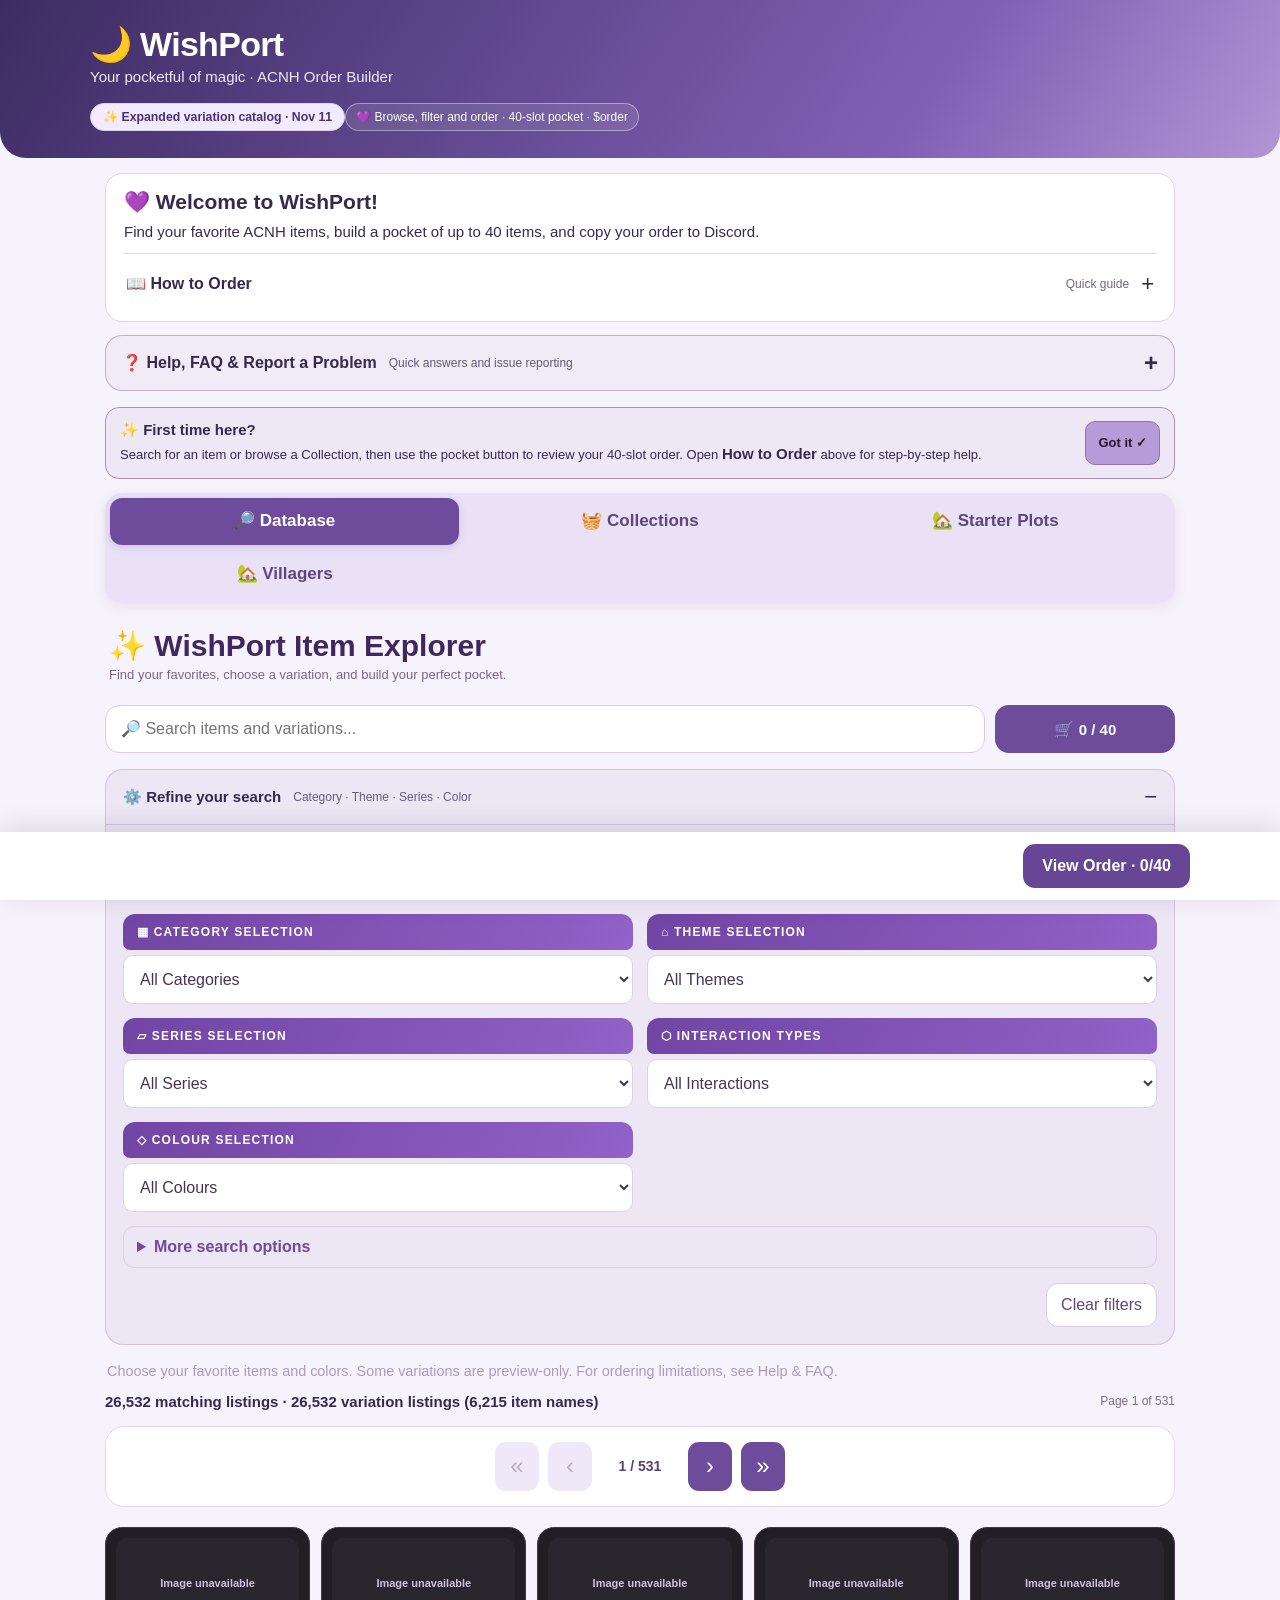
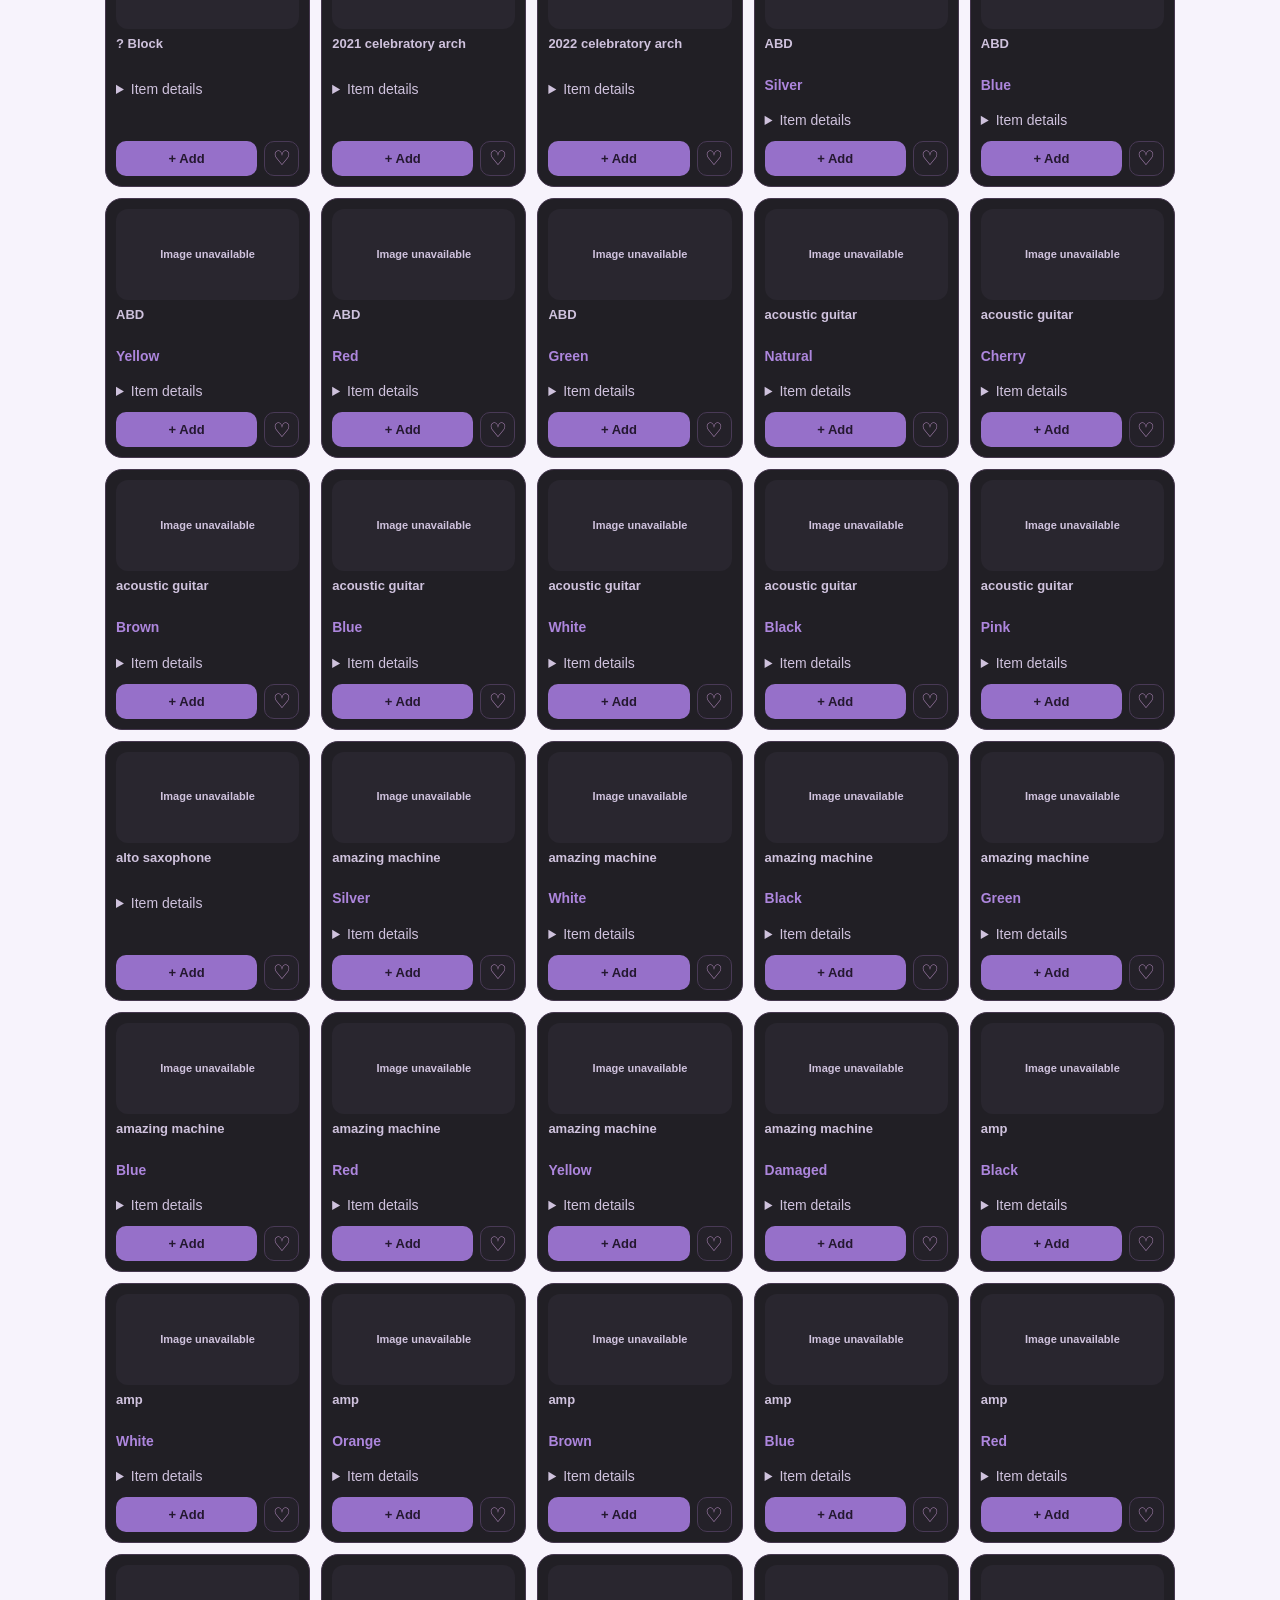
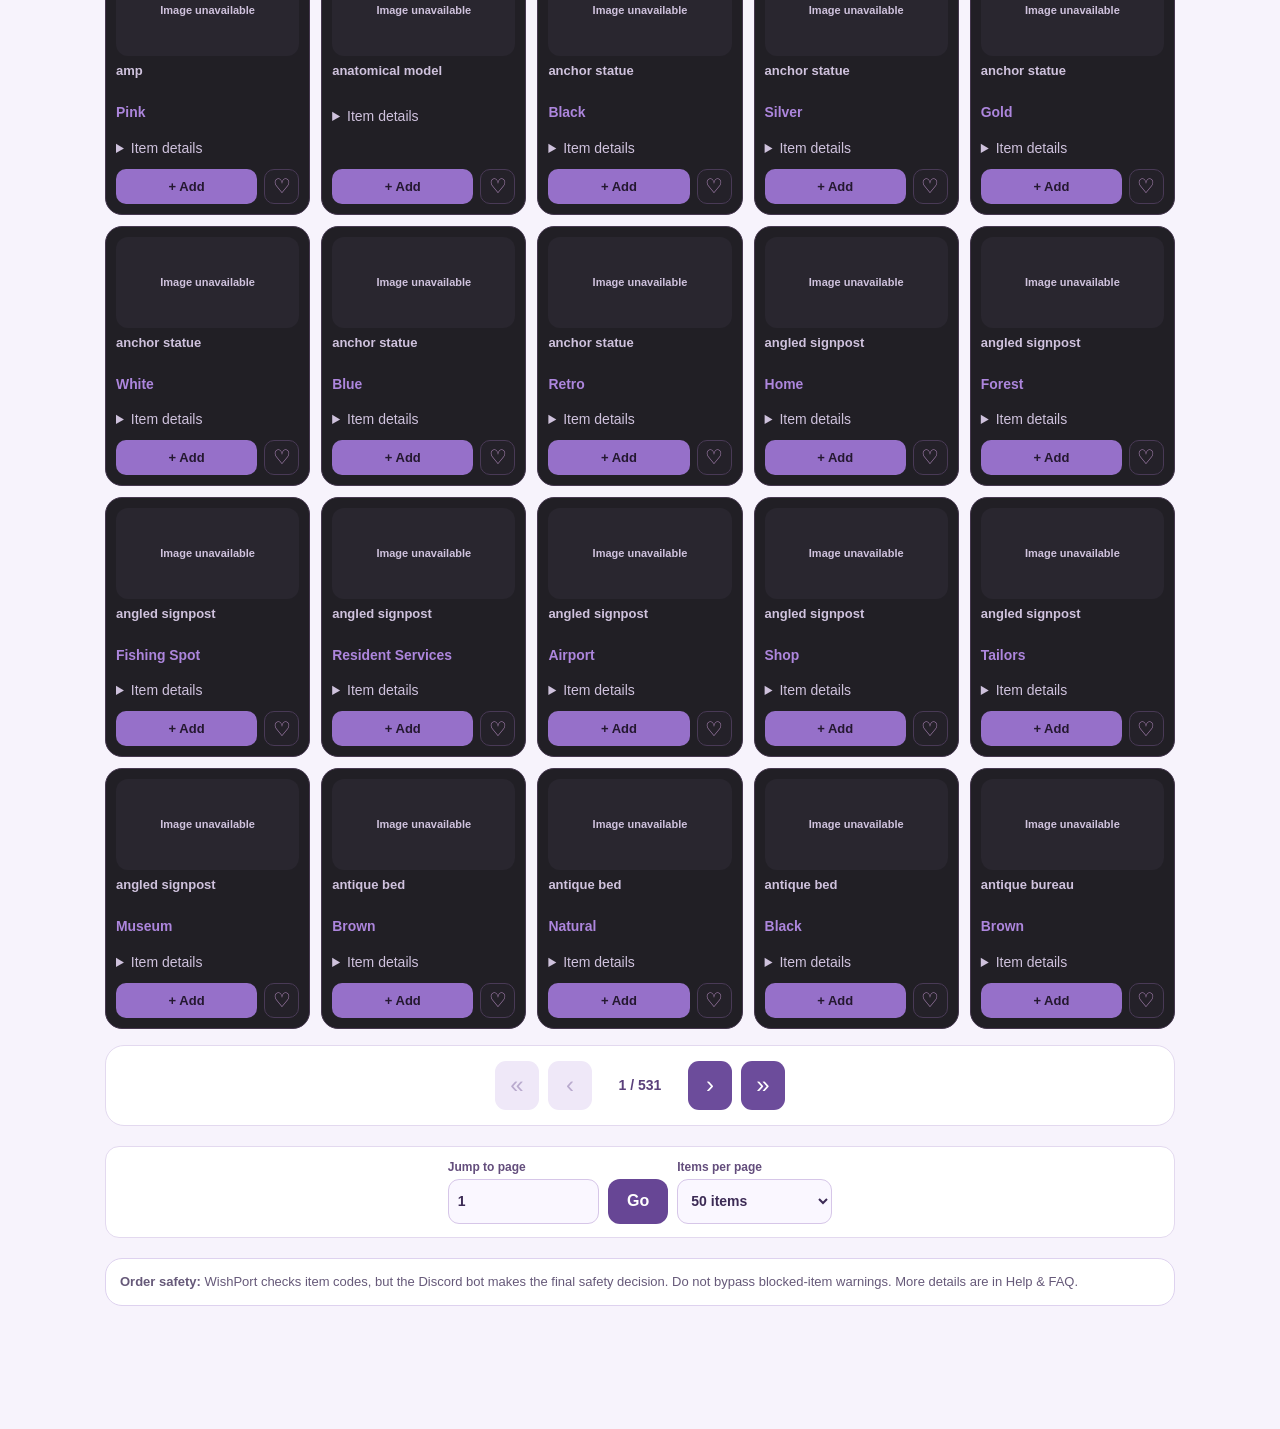
==== commit 2b6387aa: "Add files via upload" ====
--- a/index.html
+++ b/index.html
@@ -81,6 +81,7 @@
 <nav class="browseTabs" aria-label="WishPort browsing modes">
 <button class="browseTab active" data-tab="database" aria-selected="true">🔎 Database</button>
 <button class="browseTab" data-tab="collections" aria-selected="false">🧺 Collections</button>
+<button class="browseTab" data-tab="plots" aria-selected="false">🏡 Starter Plots</button>
 <button class="browseTab" data-tab="villagers" aria-selected="false">🏡 Villagers</button>
 </nav>
 <section id="databasePanel" class="browsePanel">
@@ -111,6 +112,43 @@
   <div class="pages bottomPages" id="pages" aria-label="Catalog pagination below items"></div>
   <div class="browseJump"><label>Jump to page <input type="number" inputmode="numeric" id="jumpPage" value="1" min="1" /></label><button id="goPage" class="cta" type="button">Go</button><label>Items per page <select id="pageSize"><option value="25">25 items</option><option value="50" selected>50 items</option><option value="100">100 items</option></select></label></div>
   <section class="panel status" style="margin-top:15px"><strong>Order safety:</strong> WishPort checks item codes, but the Discord bot makes the final safety decision. Do not bypass blocked-item warnings. More details are in Help &amp; FAQ.</section>
+</section>
+<section id="plotsPanel" class="browsePanel" hidden><div class="sectionIntro"><h2>🏡 Starter Plot Furniture</h2><p>Match each selection to your plot sign, then add the six finished items to your pocket.</p></div>
+<form class="orderToolbox starterPlot" data-fixed="pot"><h3>Plot 1</h3><p>Interior · pot</p>
+<p><label>Native fruit<select required style="display:block;width:100%;max-width:100%"><option value="">Choose from your sign…</option>
+<option value="apple chair|juicy-apple tv">apple chair, juicy-apple TV</option>
+<option value="cherry speakers|cherry lamp">cherry speakers, cherry lamp</option>
+<option value="orange end table|orange wall-mounted clock">orange end table, orange wall-mounted clock</option>
+<option value="peach chair|peach surprise box">peach chair, peach surprise box</option>
+<option value="pear wardrobe|pear bed">pear wardrobe, pear bed</option>
+</select></label></p>
+<p><label>Exterior furniture<select required style="display:block;width:100%;max-width:100%"><option value="">Choose from your sign…</option>
+<option value="stone stool|stone table|clothesline">stone stool, stone table, clothesline</option>
+<option value="hay bed|swinging bench|barrel">hay bed, swinging bench, barrel</option>
+</select></label></p>
+<button class="cta" type="submit">Add Plot 1 · 6 items</button><p role="status"></p></form>
+<form class="orderToolbox starterPlot" data-fixed="wooden-block stereo|wooden-block table"><h3>Plot 2</h3><p>Interior · wooden-block stereo, wooden-block table</p>
+<p><label>Native flower wreath<select required style="display:block;width:100%;max-width:100%"><option value="">Choose from your sign…</option>
+<option value="cosmos wreath">cosmos wreath</option>
+<option value="hyacinth wreath">hyacinth wreath</option>
+<option value="lily wreath">lily wreath</option>
+<option value="mum wreath">mum wreath</option>
+<option value="pansy wreath">pansy wreath</option>
+<option value="rose wreath">rose wreath</option>
+<option value="tulip wreath">tulip wreath</option>
+<option value="windflower wreath">windflower wreath</option>
+</select></label></p>
+<p><label>Exterior furniture<select required style="display:block;width:100%;max-width:100%"><option value="">Choose from your sign…</option>
+<option value="natural garden chair|natural garden table|birdbath">natural garden chair, natural garden table, birdbath</option>
+<option value="iron garden chair|iron garden table|birdhouse">iron garden chair, iron garden table, birdhouse</option>
+</select></label></p>
+<button class="cta" type="submit">Add Plot 2 · 6 items</button><p role="status"></p></form>
+<form class="orderToolbox starterPlot" data-fixed="wooden simple bed|wooden chair|classic pitcher"><h3>Plot 3</h3><p>Interior · wooden simple bed, wooden chair, classic pitcher</p>
+<p><label>Exterior furniture<select required style="display:block;width:100%;max-width:100%"><option value="">Choose from your sign…</option>
+<option value="log garden lounge|log stool|water pump">log garden lounge, log stool, water pump</option>
+<option value="log dining table|log bench|wooden bucket">log dining table, log bench, wooden bucket</option>
+</select></label></p>
+<button class="cta" type="submit">Add Plot 3 · 6 items</button><p role="status"></p></form>
 </section>
 <section id="collectionsPanel" class="browsePanel" hidden>
 <div class="sectionIntro"><h2>✨ Ready-made collections</h2><p>Explore exactly 12 handpicked Animal Crossing rooms using original ACNH screenshots and the specified 40 item codes.</p></div>
@@ -155,5 +193,5 @@
 <script src="catalog-expansion.js?v=20261111-variations-v1"></script>
 <script src="collection-presets.js?v=20261111-realroom-v1"></script>
 <script src="catalog-reference.js?v=20261113"></script>
-<script src="app-wishport-20261113.js?v=20261113-gift-wrap"></script>
+<script src="app-wishport-20261113.js?v=starter-plots-v1"></script>
 </body></html>
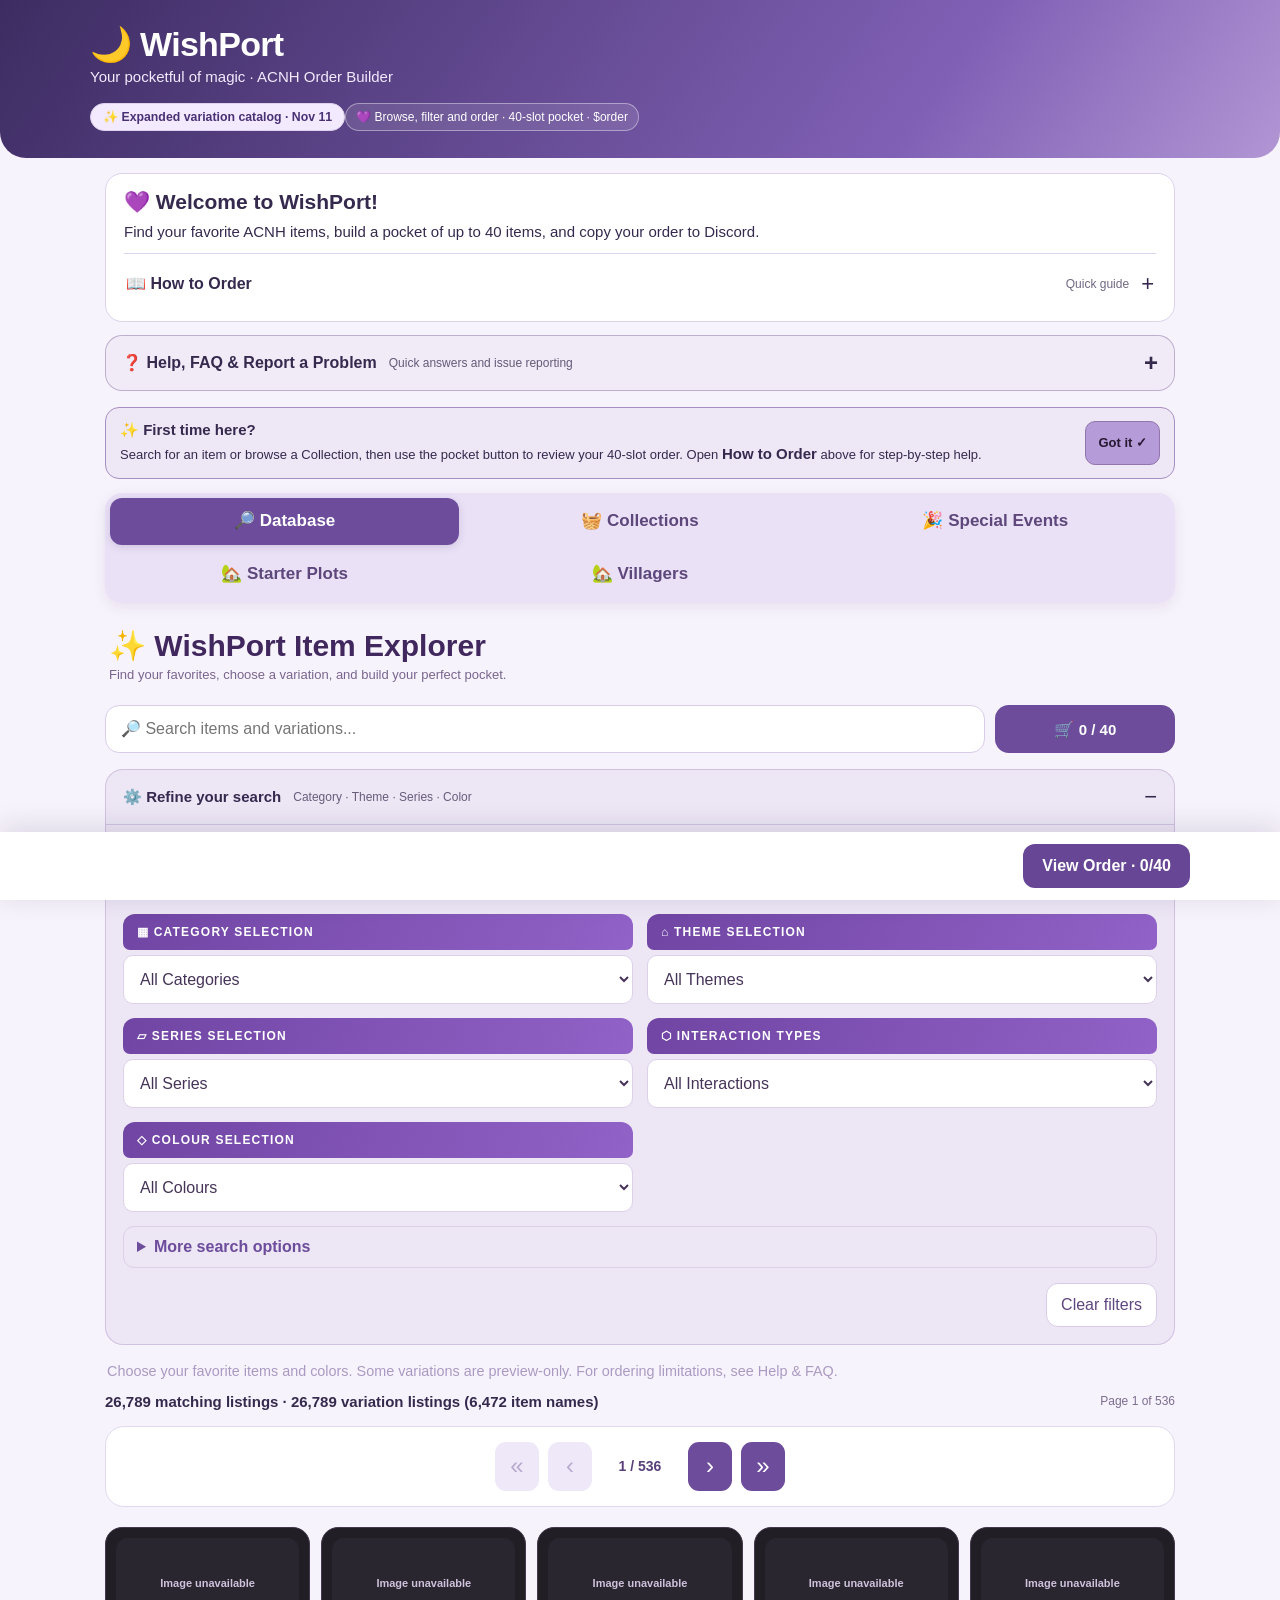
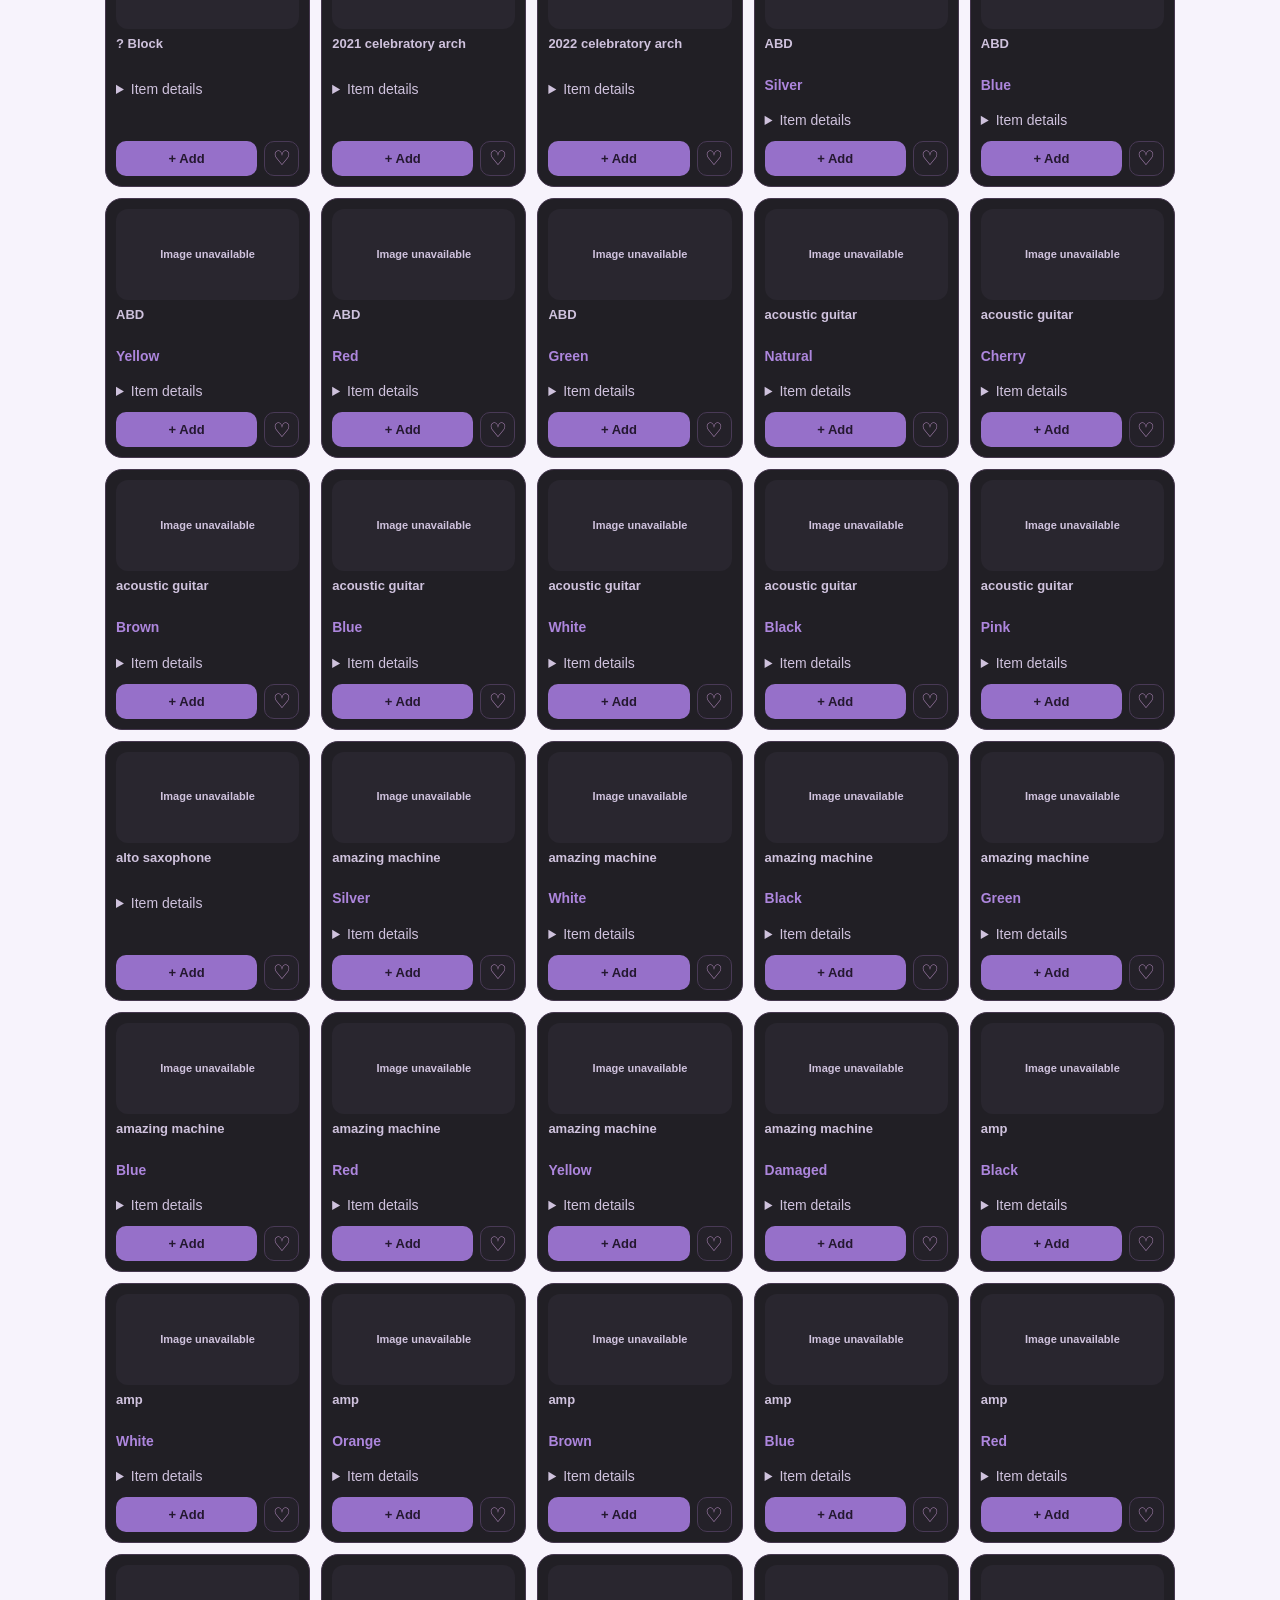
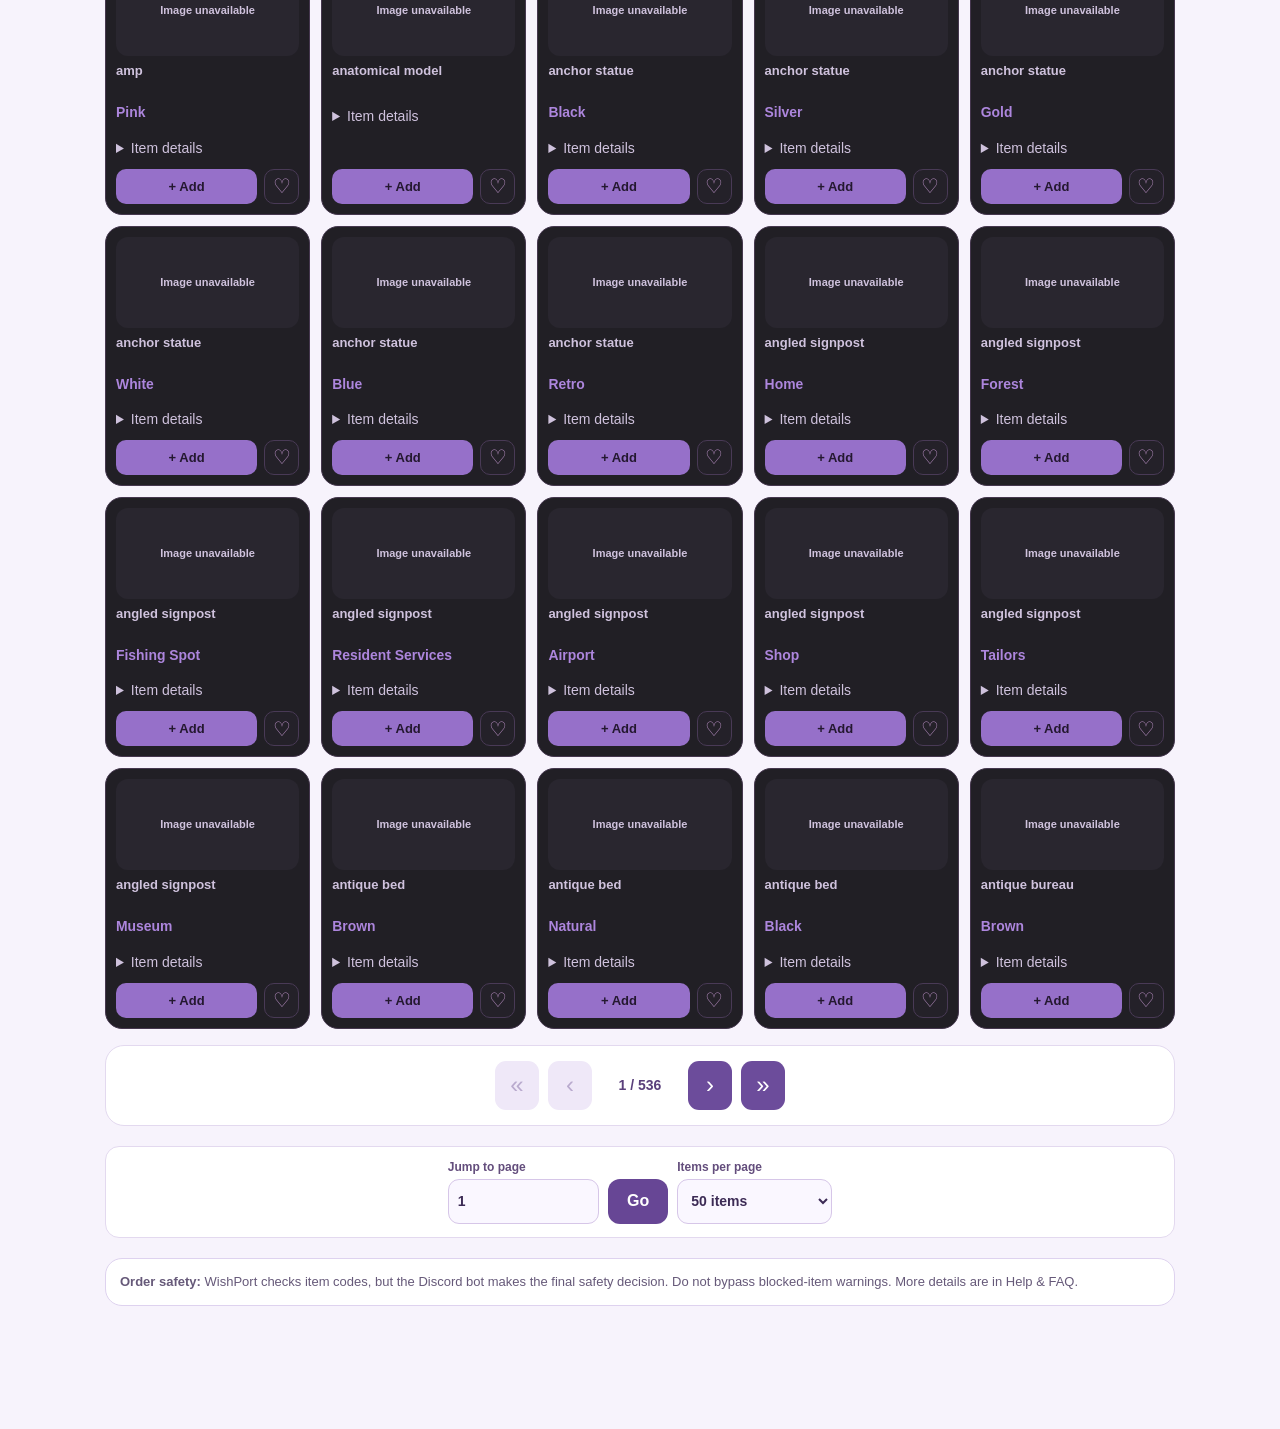
==== commit 4ce83581: "Add files via upload" ====
--- a/index.html
+++ b/index.html
@@ -16,7 +16,14 @@
 .dockInner { flex-wrap: wrap; justify-content: flex-end; gap: 8px; }
 #pocketFull:empty { display: none; }
 #pocketFull { flex: 1 1 auto; font-weight: 700; }
-</style><style>.giftPicker{display:flex;flex-wrap:wrap;align-items:center;gap:8px;margin-top:10px}.giftPicker select{min-height:44px;max-width:100%}</style></head><body><header><div class="inner"><h1>🌙 WishPort</h1><p>Your pocketful of magic · ACNH Order Builder</p><span class="releaseTag">✨ Expanded variation catalog · Nov 11</span><span class="heroTag">💜 Browse, filter and order · 40-slot pocket · $order</span></div></header><main>
+</style><style>.giftPicker{display:flex;flex-wrap:wrap;align-items:center;gap:8px;margin-top:10px}.giftPicker select{min-height:44px;max-width:100%}</style><style>
+.plotItem {display:grid;grid-template-columns:1fr 44px 2ch 44px;align-items:center;gap:.45rem;margin:.3rem 0}
+.plotItem button {min-height:44px;border-radius:12px;font-size:1.1rem}
+.plotItem output {text-align:center}
+.plotItems {margin:1rem 0}
+</style>
+<style>.themeCover{display:grid;grid-template-columns:repeat(4,minmax(0,1fr));align-items:center;background:#f3eef9;padding:1rem;min-height:7rem}.themeCover img{width:100%;height:auto;object-fit:contain}</style>
+</head><body><header><div class="inner"><h1>🌙 WishPort</h1><p>Your pocketful of magic · ACNH Order Builder</p><span class="releaseTag">✨ Expanded variation catalog · Nov 11</span><span class="heroTag">💜 Browse, filter and order · 40-slot pocket · $order</span></div></header><main>
 <section class="panel wpWelcome" aria-label="Welcome to WishPort">
   <strong>💜 Welcome to WishPort!</strong>
   <p>Find your favorite ACNH items, build a pocket of up to 40 items, and copy your order to Discord.</p>
@@ -113,7 +120,7 @@
   <div class="browseJump"><label>Jump to page <input type="number" inputmode="numeric" id="jumpPage" value="1" min="1" /></label><button id="goPage" class="cta" type="button">Go</button><label>Items per page <select id="pageSize"><option value="25">25 items</option><option value="50" selected>50 items</option><option value="100">100 items</option></select></label></div>
   <section class="panel status" style="margin-top:15px"><strong>Order safety:</strong> WishPort checks item codes, but the Discord bot makes the final safety decision. Do not bypass blocked-item warnings. More details are in Help &amp; FAQ.</section>
 </section>
-<section id="plotsPanel" class="browsePanel" hidden><div class="sectionIntro"><h2>🏡 Starter Plot Furniture</h2><p>Match each selection to your plot sign, then add the six finished items to your pocket.</p></div>
+<section id="plotsPanel" class="browsePanel" hidden><div class="sectionIntro"><h2>🏡 Starter Plot Furniture</h2><p>Match each selection to your plot sign, then use + or − for individual items or add all six together.</p></div>
 <form class="orderToolbox starterPlot" data-fixed="pot"><h3>Plot 1</h3><p>Interior · pot</p>
 <p><label>Native fruit<select required style="display:block;width:100%;max-width:100%"><option value="">Choose from your sign…</option>
 <option value="apple chair|juicy-apple tv">apple chair, juicy-apple TV</option>
@@ -126,6 +133,7 @@
 <option value="stone stool|stone table|clothesline">stone stool, stone table, clothesline</option>
 <option value="hay bed|swinging bench|barrel">hay bed, swinging bench, barrel</option>
 </select></label></p>
+<div class="plotItems"></div>
 <button class="cta" type="submit">Add Plot 1 · 6 items</button><p role="status"></p></form>
 <form class="orderToolbox starterPlot" data-fixed="wooden-block stereo|wooden-block table"><h3>Plot 2</h3><p>Interior · wooden-block stereo, wooden-block table</p>
 <p><label>Native flower wreath<select required style="display:block;width:100%;max-width:100%"><option value="">Choose from your sign…</option>
@@ -142,16 +150,18 @@
 <option value="natural garden chair|natural garden table|birdbath">natural garden chair, natural garden table, birdbath</option>
 <option value="iron garden chair|iron garden table|birdhouse">iron garden chair, iron garden table, birdhouse</option>
 </select></label></p>
+<div class="plotItems"></div>
 <button class="cta" type="submit">Add Plot 2 · 6 items</button><p role="status"></p></form>
 <form class="orderToolbox starterPlot" data-fixed="wooden simple bed|wooden chair|classic pitcher"><h3>Plot 3</h3><p>Interior · wooden simple bed, wooden chair, classic pitcher</p>
 <p><label>Exterior furniture<select required style="display:block;width:100%;max-width:100%"><option value="">Choose from your sign…</option>
 <option value="log garden lounge|log stool|water pump">log garden lounge, log stool, water pump</option>
 <option value="log dining table|log bench|wooden bucket">log dining table, log bench, wooden bucket</option>
 </select></label></p>
+<div class="plotItems"></div>
 <button class="cta" type="submit">Add Plot 3 · 6 items</button><p role="status"></p></form>
 </section>
 <section id="collectionsPanel" class="browsePanel" hidden>
-<div class="sectionIntro"><h2>✨ Ready-made collections</h2><p>Explore exactly 12 handpicked Animal Crossing rooms using original ACNH screenshots and the specified 40 item codes.</p></div>
+<div class="sectionIntro"><h2>✨ Ready-made collections</h2><p>Browse island themes and ready-made rooms. Open a theme to pick individual items or add the full collection.</p></div>
 <input class="search" type="search" id="collectionSearch" placeholder="🔎 Search collections…" aria-label="Search collections">
 <div class="collectionGrid" id="collectionsGrid"></div>
 </section>
@@ -191,7 +201,15 @@
 <script src="catalog-nature-restored.js?v=20261113-other-images-4"></script>
 <script src="villagers-data.js?v=20261111-explorer-v4"></script>
 <script src="catalog-expansion.js?v=20261111-variations-v1"></script>
-<script src="collection-presets.js?v=20261111-realroom-v1"></script>
+<script src="collection-presets.js?v=island-themes-1"></script>
 <script src="catalog-reference.js?v=20261113"></script>
-<script src="app-wishport-20261113.js?v=starter-plots-v1"></script>
-</body></html>+<script src="app-wishport-20261113.js?v=island-themes-1"></script>
+<style>
+  button { touch-action: manipulation; }
+  @media (pointer: coarse) {
+    html body :is(input:not([type=checkbox]):not([type=radio]), select, textarea) {
+      font-size: max(16px, 1rem) !important;
+    }
+  }
+</style>
+</body></html>
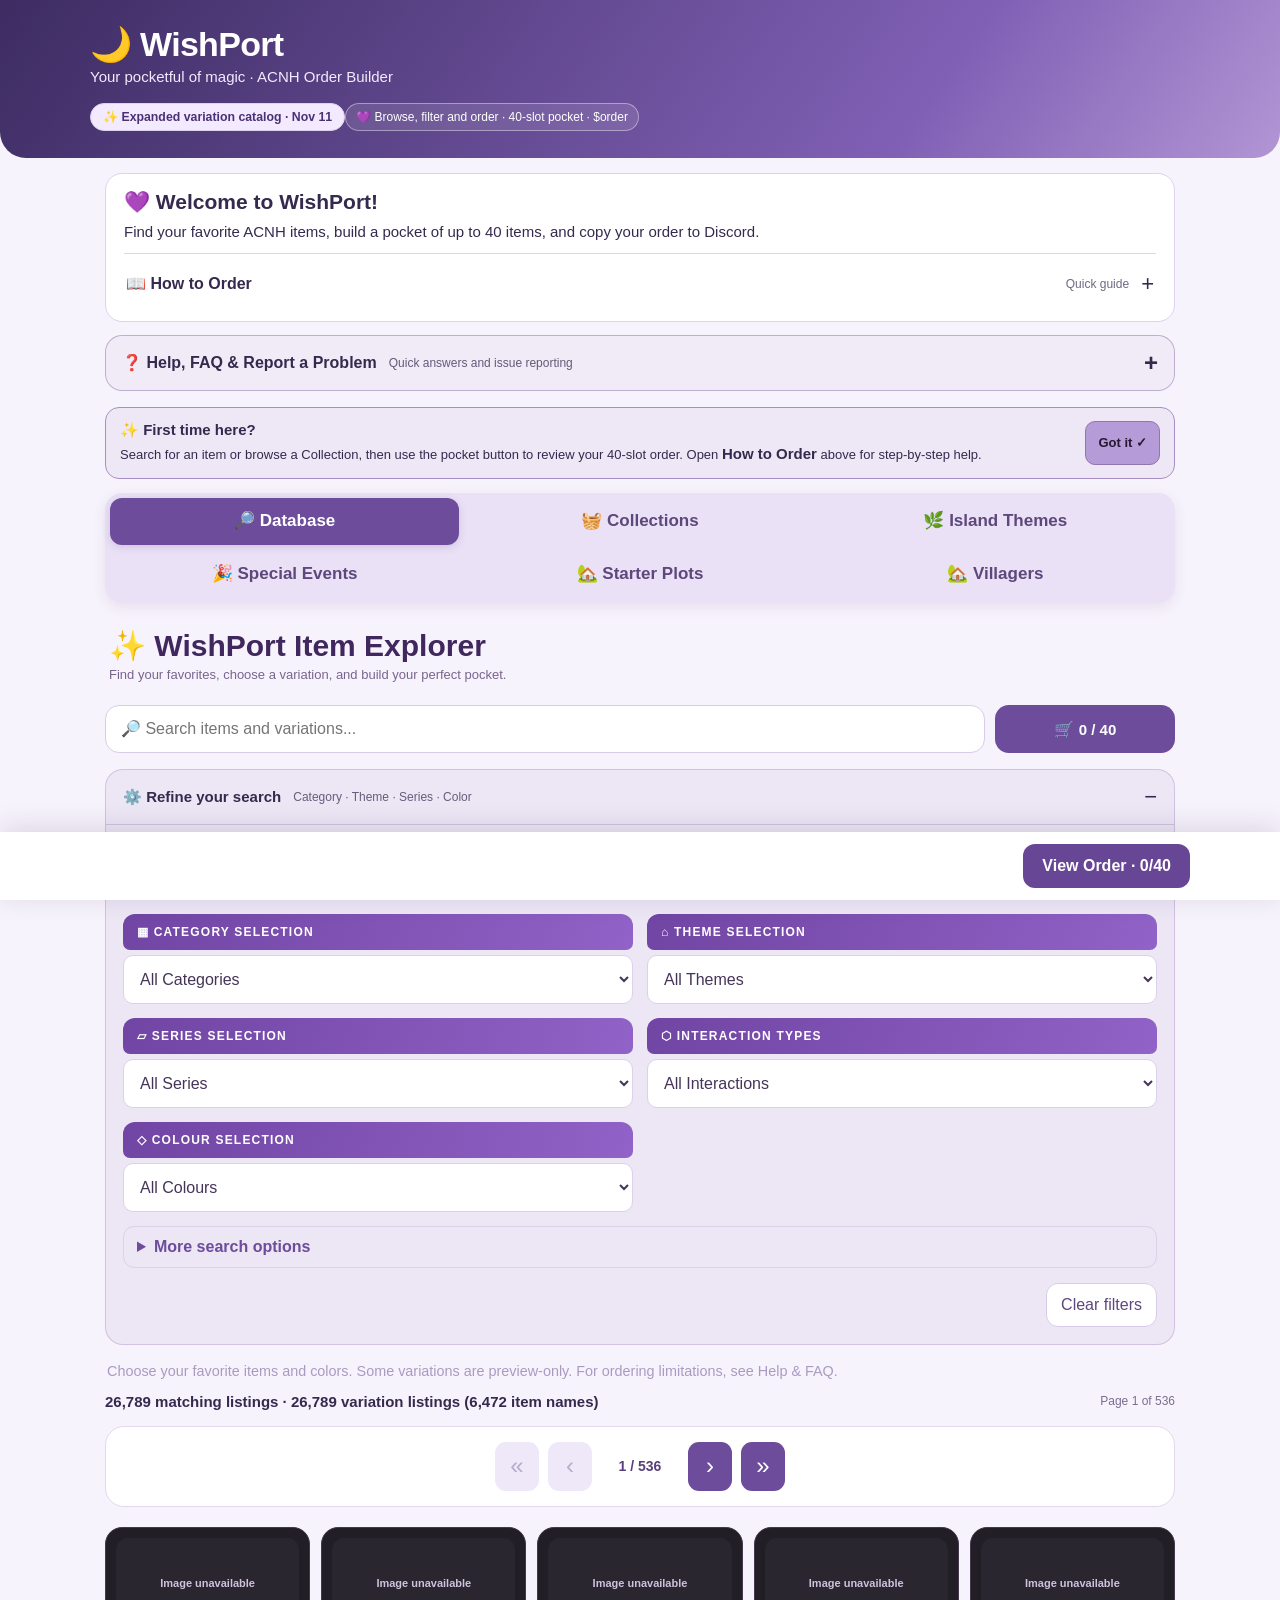
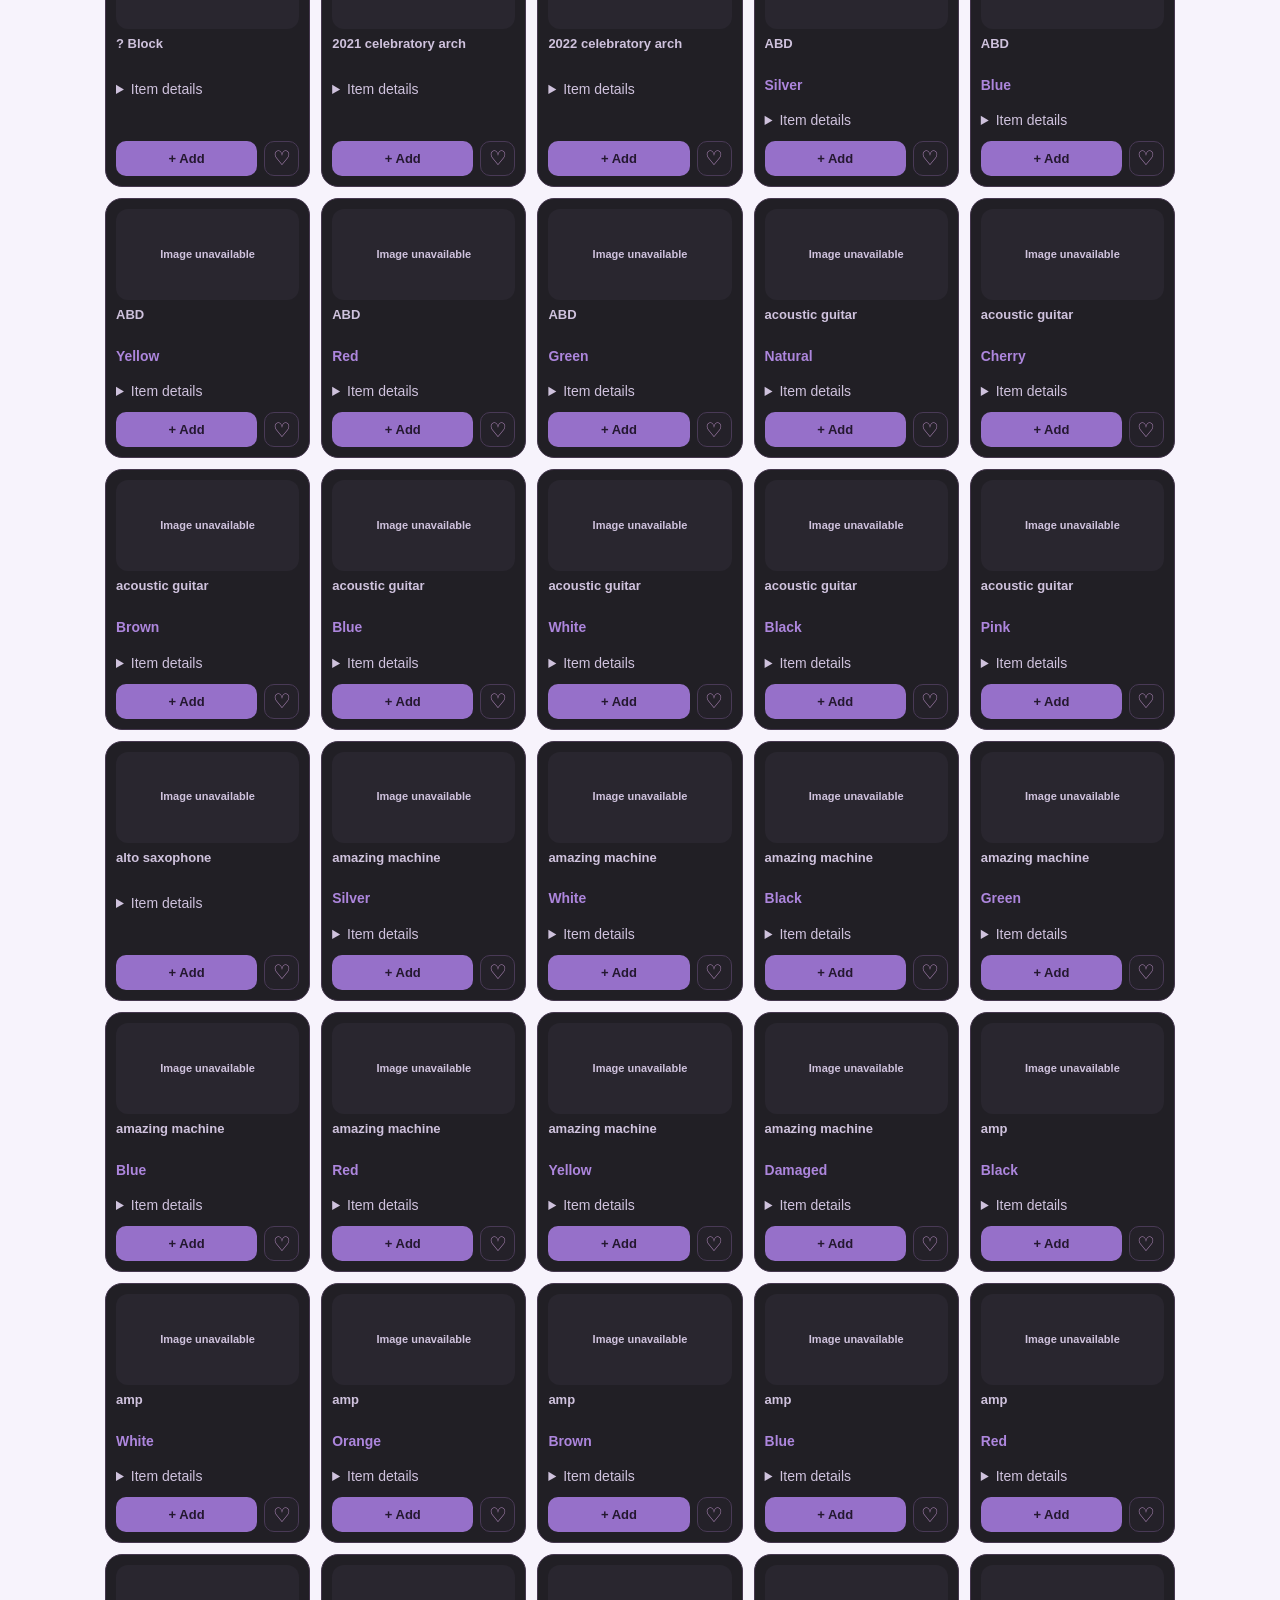
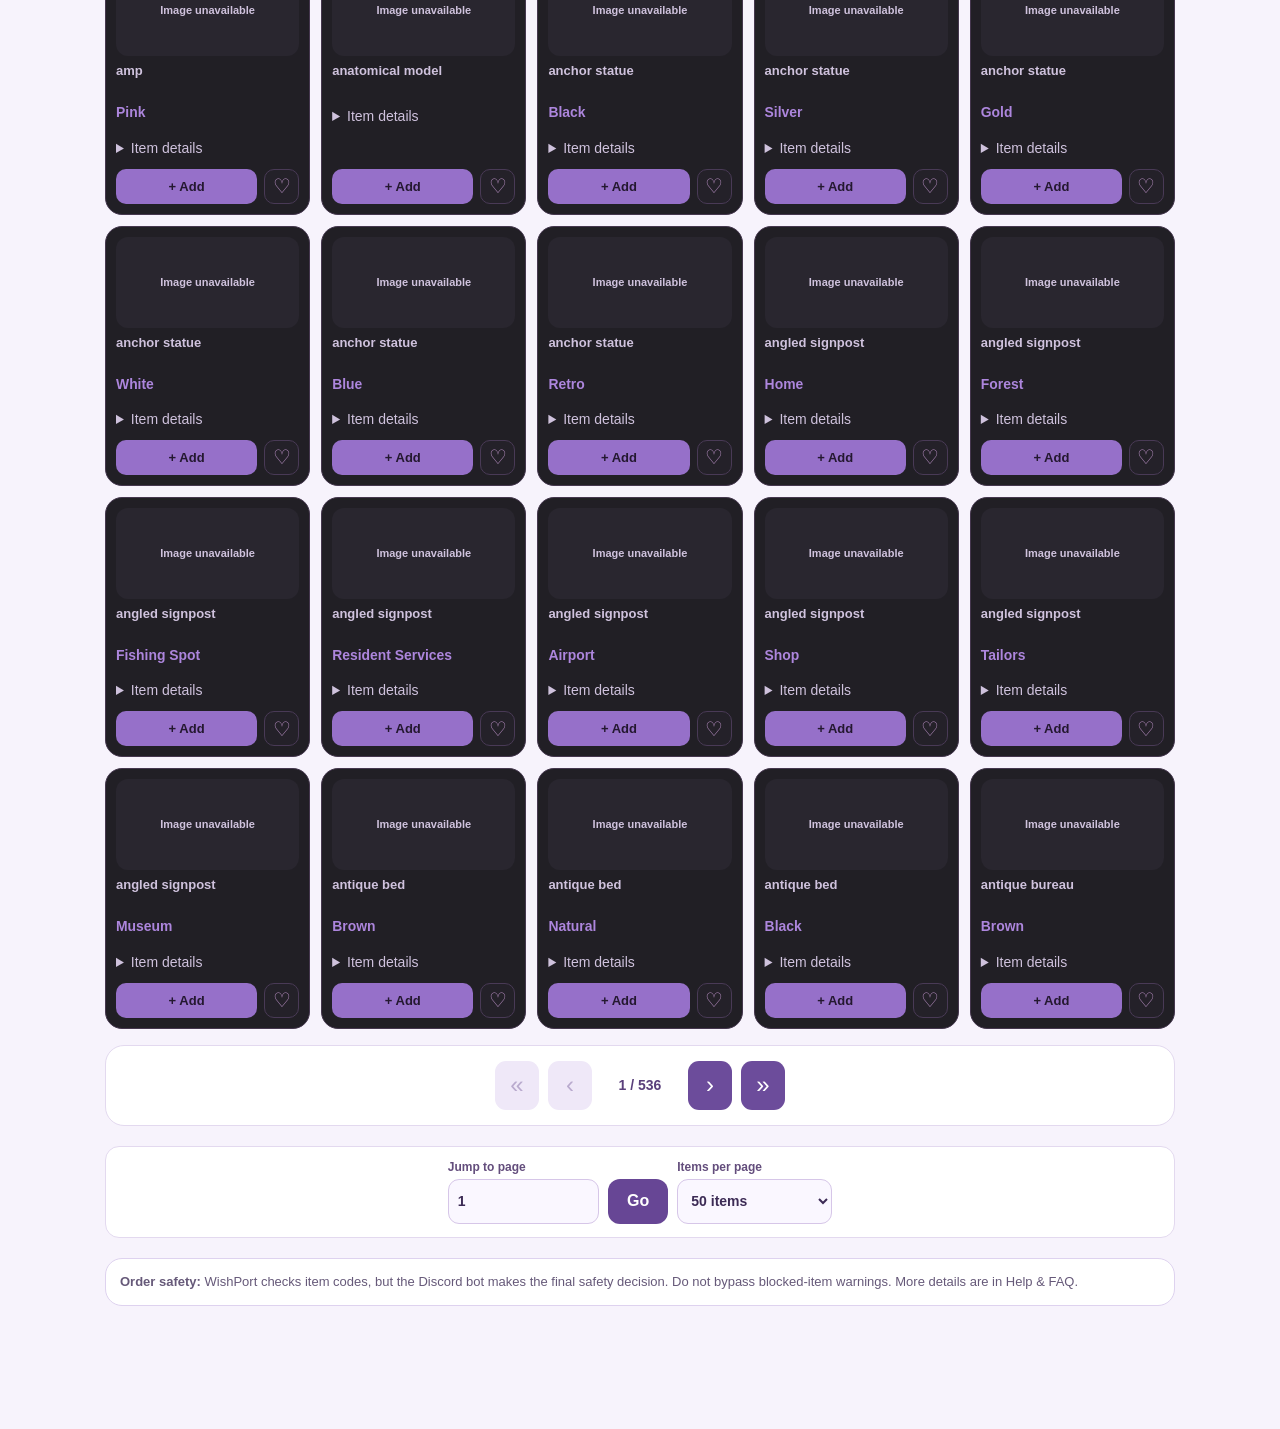
==== commit 7c0dfd73: "Add files via upload" ====
--- a/index.html
+++ b/index.html
@@ -88,6 +88,7 @@
 <nav class="browseTabs" aria-label="WishPort browsing modes">
 <button class="browseTab active" data-tab="database" aria-selected="true">🔎 Database</button>
 <button class="browseTab" data-tab="collections" aria-selected="false">🧺 Collections</button>
+<button class="browseTab" data-tab="themes" aria-selected="false">🌿 Island Themes</button>
 <button class="browseTab" data-tab="plots" aria-selected="false">🏡 Starter Plots</button>
 <button class="browseTab" data-tab="villagers" aria-selected="false">🏡 Villagers</button>
 </nav>
@@ -161,9 +162,14 @@
 <button class="cta" type="submit">Add Plot 3 · 6 items</button><p role="status"></p></form>
 </section>
 <section id="collectionsPanel" class="browsePanel" hidden>
-<div class="sectionIntro"><h2>✨ Ready-made collections</h2><p>Browse island themes and ready-made rooms. Open a theme to pick individual items or add the full collection.</p></div>
-<input class="search" type="search" id="collectionSearch" placeholder="🔎 Search collections…" aria-label="Search collections">
+<div class="sectionIntro"><h2>🧺 Room Collections</h2><p>Preview a furnished room and add its items to your order.</p></div>
+<input class="search" type="search" id="collectionSearch" placeholder="🔎 Search rooms…" aria-label="Search rooms">
 <div class="collectionGrid" id="collectionsGrid"></div>
+</section>
+<section id="themesPanel" class="browsePanel" hidden>
+<div class="sectionIntro"><h2>🌿 Island Themes</h2><p>Choose a theme to browse its items and build your order.</p></div>
+<input class="search" type="search" id="islandThemeSearch" placeholder="🔎 Search island themes…" aria-label="Search island themes">
+<div class="collectionGrid" id="themesGrid"></div>
 </section>
 <section id="categoriesPanel" class="browsePanel" hidden>
 <div class="sectionIntro"><h2>🗂️ Shop by category</h2><p>Pick a section to explore all its items, colors, and variations.</p></div>
@@ -194,16 +200,16 @@
 <p class="hint" id="saveOrderNotice" role="status"></p></section>
 <details class="pickupSteps"><summary>✈️ What happens after I order?</summary><ol><li>Check your items and tap <strong>Copy order command</strong>.</li><li>Paste it into the correct WishPort Discord order channel.</li><li>Wait for the bot to accept your order and send your private Dodo Code when it is your turn. A received command is not a confirmed booking or delivery.</li><li>Arrive with empty pockets and enough inventory space for your items. Have an open housing plot if adopting a villager.</li><li>Collect only your order, follow the island rules, and leave through the airport. Never share the Dodo Code.</li></ol><p>Bot replies and timing vary. If WishPort rejects a code as unsafe, do not bypass its safety checks.</p></details>
 <button type="button" id="wpCartHelp" class="wpCartHelp secondary">❓ Need help or want to report an issue?</button></div></div></section>
-<section id="reviewModal" class="reviewOverlay" hidden role="dialog" aria-modal="true" aria-labelledby="reviewTitle"><div class="reviewCard"><h2 id="reviewTitle">💜 Review your WishPort order</h2><p class="hint">Double-check everything before copying. This does not submit an order to Discord.</p><div id="reviewStats" class="reviewStats"></div><div id="reviewItems" class="reviewItemList"></div><div id="reviewWarnings" class="reviewWarnings" role="status"></div><p class="hint">Item-code structure is checked locally, but bot compatibility, pickup safety, and exact variations are not guaranteed. Keep SysBot's inventory validation enabled.</p><div class="reviewActions"><button class="secondary" id="backToOrder" type="button">← Edit order</button><button class="cta" id="confirmCopy" type="button">Copy $order command</button></div><p class="msg" id="reviewCopyMsg" role="status"></p></div></section><div class="dock"><div class="dockInner"><span id="qty" hidden>0</span><span id="pocketFull" role="status"></span><button class="cta" id="openCart">View Order · 0/40</button></div></div><div id="modal" class="shade" role="dialog" aria-modal="true" aria-label="Choose item variation"><div class="sheet"><div class="sheetHead"><h2 id="modalTitle">Select item</h2><button class="x" data-close="modal" aria-label="Close">×</button></div><div id="variantContent"></div></div></div><div id="collectionModal" class="shade" role="dialog" aria-modal="true" aria-label="Collection preview"><div class="sheet"><div class="sheetHead"><h2 id="collectionTitle">Collection</h2><button class="x" data-close="collectionModal" aria-label="Close">×</button></div><p id="collectionDescription" class="hint"></p><div class="collectionPreview" id="collectionPreview"></div><button class="cta" style="width:100%;margin-top:12px" id="addCollection">Add collection to pocket</button><p class="hint">Each preset uses real names from the catalog. The generator uses item hex codes. Exact colors may require an NHI inventory.</p></div></div>
+<section id="reviewModal" class="reviewOverlay" hidden role="dialog" aria-modal="true" aria-labelledby="reviewTitle"><div class="reviewCard"><h2 id="reviewTitle">💜 Review your WishPort order</h2><p class="hint">Double-check everything before copying. This does not submit an order to Discord.</p><div id="reviewStats" class="reviewStats"></div><div id="reviewItems" class="reviewItemList"></div><div id="reviewWarnings" class="reviewWarnings" role="status"></div><p class="hint">Item-code structure is checked locally, but bot compatibility, pickup safety, and exact variations are not guaranteed. Keep SysBot's inventory validation enabled.</p><div class="reviewActions"><button class="secondary" id="backToOrder" type="button">← Edit order</button><button class="cta" id="confirmCopy" type="button">Copy $order command</button></div><p class="msg" id="reviewCopyMsg" role="status"></p></div></section><div class="dock"><div class="dockInner"><span id="qty" hidden>0</span><span id="pocketFull" role="status"></span><button class="cta" id="openCart">View Order · 0/40</button></div></div><div id="modal" class="shade" role="dialog" aria-modal="true" aria-label="Choose item variation"><div class="sheet"><div class="sheetHead"><h2 id="modalTitle">Select item</h2><button class="x" data-close="modal" aria-label="Close">×</button></div><div id="variantContent"></div></div></div><div id="collectionModal" class="shade" role="dialog" aria-modal="true" aria-label="Collection preview"><div class="sheet"><div class="sheetHead"><h2 id="collectionTitle">Collection</h2><button class="x" data-close="collectionModal" aria-label="Close">×</button></div><p id="collectionDescription" class="hint"></p><div id="themeTools" hidden><input class="search" type="search" id="themeQuery" aria-label="Search this theme" placeholder="Search this theme…"><span id="themePocket" aria-live="polite"></span></div><div id="themePageNav" hidden><button class="secondary" id="themePrev">Previous</button> <span id="themePageInfo"></span> <button class="secondary" id="themeNext">Next</button></div><div class="collectionPreview" id="collectionPreview"></div><button class="cta" style="width:100%;margin-top:12px" id="addCollection">Add collection to pocket</button><p class="hint">Each preset uses real names from the catalog. The generator uses item hex codes. Exact colors may require an NHI inventory.</p></div></div>
 <button type="button" id="wpBackTop" class="wpBackTop" hidden aria-label="Back to top" title="Back to top">↑ <span>Top</span></button>
 <script src="wishport-help.js?v=20261111-help-v1"></script>
 <script src="catalog-data.js?v=20261111-explorer-v4"></script>
 <script src="catalog-nature-restored.js?v=20261113-other-images-4"></script>
 <script src="villagers-data.js?v=20261111-explorer-v4"></script>
 <script src="catalog-expansion.js?v=20261111-variations-v1"></script>
-<script src="collection-presets.js?v=island-themes-1"></script>
+<script src="collection-presets.js?v=full-theme-lists-2"></script>
 <script src="catalog-reference.js?v=20261113"></script>
-<script src="app-wishport-20261113.js?v=island-themes-1"></script>
+<script src="app-wishport-20261113.js?v=island-themes-tab"></script>
 <style>
   button { touch-action: manipulation; }
   @media (pointer: coarse) {
